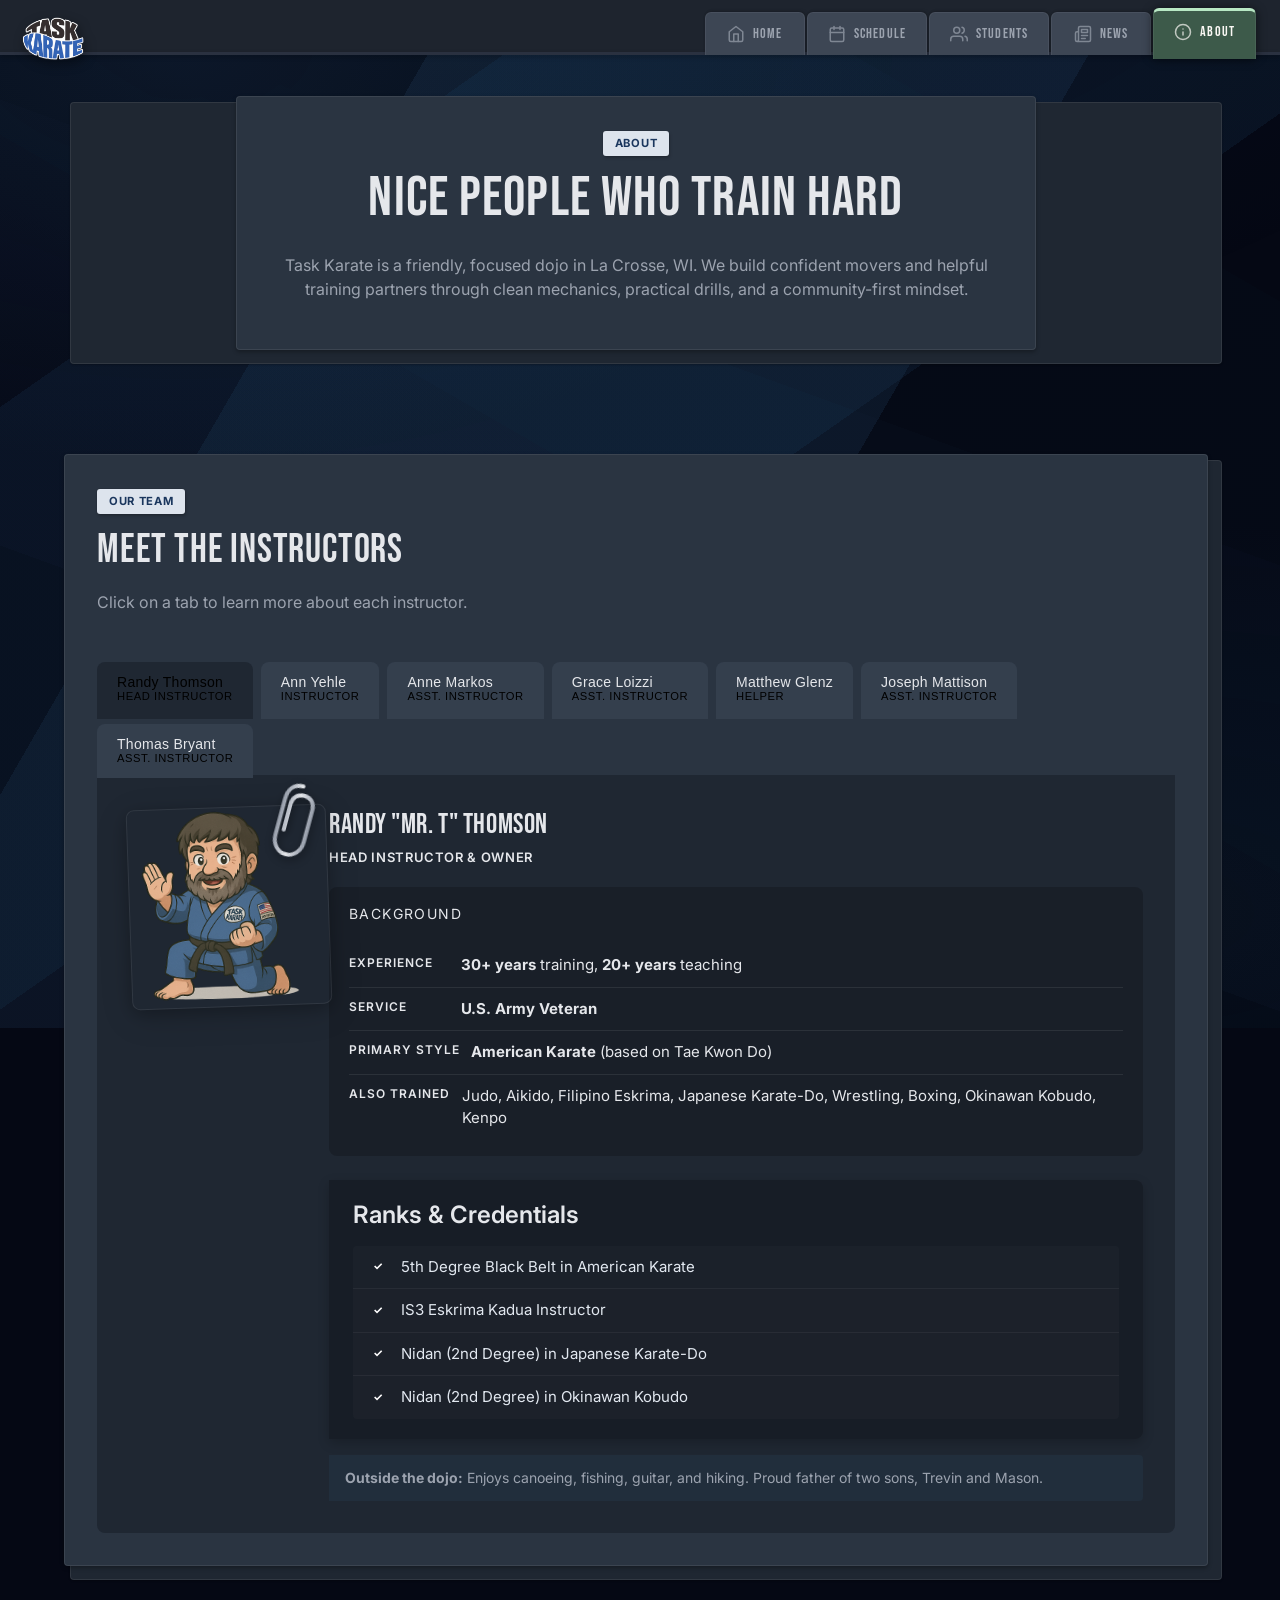
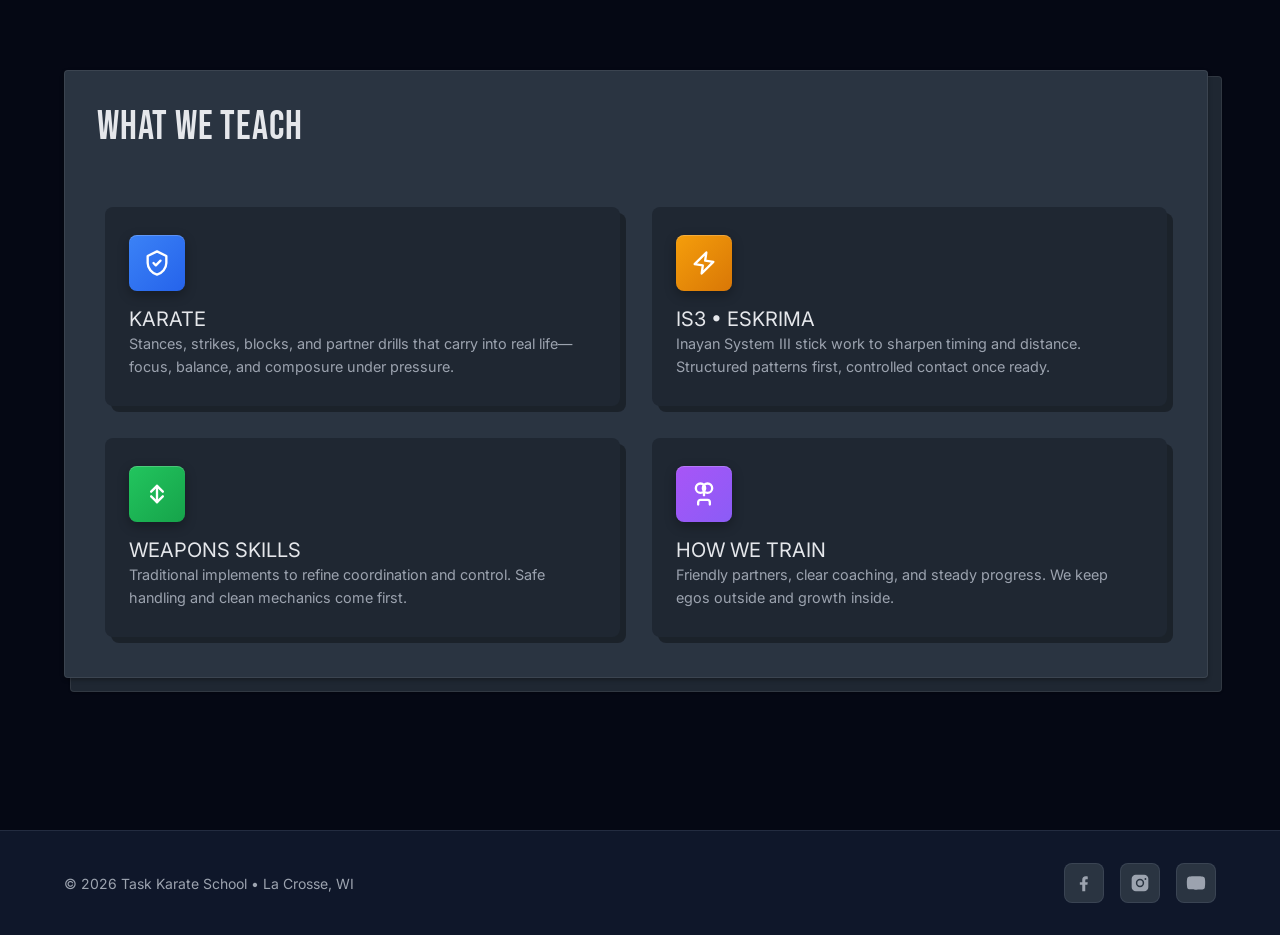
==== about.html @ 5d3a62e2 "Initial Upload" ====
<!DOCTYPE html>
<html lang="en" data-theme="dark">
<!-- ============================================
     TASK KARATE - ABOUT PAGE
     Version: 4.0.0
     
     ╔════════════════════════════════════════════╗
     ║  ABOUT TASK KARATE                         ║
     ╠════════════════════════════════════════════╣
     ║  Contains:                                 ║
     ║  • Hero introduction                       ║
     ║  • Randy Thomson bio card                  ║
     ║  • What We Teach grid                      ║
     ╚════════════════════════════════════════════╝
     
     📁 Styles: css/about.css
     📁 Core: css/paper-fu-core.css
     📁 Theme: css/paper-fu-theme-hi-yah.css
     ============================================ -->
<head>
  <meta charset="UTF-8" />
  <meta name="viewport" content="width=device-width, initial-scale=1" />
  <title>Task Karate – About</title>
  <meta
    name="description"
    content="Learn about Task Karate School in La Crosse, WI—who we are, what we teach, and how we train."
  />
  
  <!-- ═══════════════════════════════════════════
       FAVICON
       ═══════════════════════════════════════════ -->
  <link rel="icon" href="images/logo/Logo.png" />
  
  <!-- ═══════════════════════════════════════════
       GOOGLE FONTS
       ───────────────────────────────────────────
       Bebas Neue - Headlines & display text
       Inter     - Body text & UI elements
       Caveat    - Handwritten accents
       ═══════════════════════════════════════════ -->
  <link rel="preconnect" href="https://fonts.googleapis.com" />
  <link rel="preconnect" href="https://fonts.gstatic.com" crossorigin />
  <link
    href="https://fonts.googleapis.com/css2?family=Bebas+Neue&family=Caveat:wght@400;700&family=Inter:wght@400;500;600;700;800;900&display=swap"
    rel="stylesheet"
  />
  
  <!-- ═══════════════════════════════════════════
       STYLESHEETS
       ───────────────────────────────────────────
       Load order matters! Core → Theme → Components → Page
       ═══════════════════════════════════════════ -->
  <!-- Paper-Fu Core (structural foundation) -->
  <link rel="stylesheet" href="css/paper-fu-core.css" />
  
  <!-- Hi-Yah! Theme (colors & fonts) -->
  <link rel="stylesheet" href="css/paper-fu-theme-hi-yah.css" />
  
  <!-- Origami Enhancements (depth, shadows, polish) -->
  <link rel="stylesheet" href="css/paper-fu-origami.css" />
  
  <!-- Component Styles -->
  <link rel="stylesheet" href="css/paper-fu-navigation.css" />
  <link rel="stylesheet" href="css/paper-fu-footer.css" />
  
  <!-- Page-Specific Styles -->
  <link rel="stylesheet" href="css/about.css" />
</head>

<body>
  <!-- Geometric Background -->
  <div class="bg-geo" aria-hidden="true"></div>
  
  <!-- ═══════════════════════════════════════════
       NAVIGATION
       ───────────────────────────────────────────
       Loaded dynamically from partials/navigation.html
       via js/partials.js
       ═══════════════════════════════════════════ -->
  <div id="site-header"></div>
  
  
  <!-- ═══════════════════════════════════════════
       MAIN CONTENT
       ═══════════════════════════════════════════ -->
  <main id="main-content">
    
    
    <!-- ═══════════════════════════════════════════
         SECTION: HERO INTRO
         ───────────────────────────────────────────
         Page title and tagline
         ═══════════════════════════════════════════ -->
    <section class="pf-section pf-section--about" id="about-hero">
      <div class="container">
        <div class="pf-stack">
          <div class="pf-layer bottom"></div>
          <div class="pf-layer top pf-panel pf-card about-hero">
            
            <span class="eyebrow">About</span>
            <h1 class="heading-1">Nice People Who Train Hard</h1>
            <p class="muted">
              Task Karate is a friendly, focused dojo in La Crosse, WI. We build 
              confident movers and helpful training partners through clean mechanics, 
              practical drills, and a community-first mindset.
            </p>
            
          </div>
        </div>
      </div>
    </section>
    
    
    <!-- ═══════════════════════════════════════════
         SECTION: INSTRUCTORS
         ───────────────────────────────────────────
         Instructor bios with file drawer tabs
         ═══════════════════════════════════════════ -->
    <section class="pf-section pf-section--about" id="instructors">
      <div class="container">
        <div class="pf-stack">
          <div class="pf-layer bottom"></div>
          <div class="pf-layer top pf-panel pf-card instructor-section">
            
            <span class="eyebrow">Our Team</span>
            <h2 class="heading-2">Meet the Instructors</h2>
            <p class="muted mb-6">Click on a tab to learn more about each instructor.</p>
            
            <!-- File Drawer Tabs -->
            <div class="instructor-tabs" role="tablist">
              <button class="instructor-tab active" role="tab" aria-selected="true" data-instructor="randy">
                <span class="instructor-tab__name">Randy Thomson</span>
                <span class="instructor-tab__role">Head Instructor</span>
              </button>
              <button class="instructor-tab" role="tab" aria-selected="false" data-instructor="ann">
                <span class="instructor-tab__name">Ann Yehle</span>
                <span class="instructor-tab__role">Instructor</span>
              </button>
              <button class="instructor-tab" role="tab" aria-selected="false" data-instructor="anne">
                <span class="instructor-tab__name">Anne Markos</span>
                <span class="instructor-tab__role">Asst. Instructor</span>
              </button>
              <button class="instructor-tab" role="tab" aria-selected="false" data-instructor="grace">
                <span class="instructor-tab__name">Grace Loizzi</span>
                <span class="instructor-tab__role">Asst. Instructor</span>
              </button>
              <button class="instructor-tab" role="tab" aria-selected="false" data-instructor="matthew">
                <span class="instructor-tab__name">Matthew Glenz</span>
                <span class="instructor-tab__role">Helper</span>
              </button>
              <button class="instructor-tab" role="tab" aria-selected="false" data-instructor="joseph">
                <span class="instructor-tab__name">Joseph Mattison</span>
                <span class="instructor-tab__role">Asst. Instructor</span>
              </button>
              <button class="instructor-tab" role="tab" aria-selected="false" data-instructor="thomas">
                <span class="instructor-tab__name">Thomas Bryant</span>
                <span class="instructor-tab__role">Asst. Instructor</span>
              </button>
            </div>
            
            <!-- Instructor Content Panels -->
            <div class="instructor-panels">
              
              <!-- Randy Thomson -->
              <div class="instructor-panel active" data-instructor="randy" role="tabpanel">
                <div class="bio-grid">
                  <div class="bio-avatar">
                    <img class="bio-avatar__img" src="images/staff/RandyThomson.png" alt="Randy Thomson" loading="lazy" />
                    <!-- Realistic Paperclip SVG -->
                    <svg class="bio-paperclip" viewBox="0 0 60 120" aria-hidden="true">
                      <defs>
                        <linearGradient id="clipGradient" x1="0%" y1="0%" x2="100%" y2="0%">
                          <stop offset="0%" style="stop-color:#9ca3af;stop-opacity:1" />
                          <stop offset="50%" style="stop-color:#e5e7eb;stop-opacity:1" />
                          <stop offset="100%" style="stop-color:#9ca3af;stop-opacity:1" />
                        </linearGradient>
                      </defs>
                      <path d="M30 5 C15 5 8 15 8 30 L8 85 C8 100 18 110 30 110 C42 110 52 100 52 85 L52 35 C52 25 45 18 35 18 C25 18 18 25 18 35 L18 75" 
                        fill="none" 
                        stroke="url(#clipGradient)" 
                        stroke-width="6" 
                        stroke-linecap="round"
                        stroke-linejoin="round"/>
                    </svg>
                  </div>
                  <div class="bio-content">
                    <h3 class="heading-3">Randy "Mr. T" Thomson</h3>
                    <p class="instructor-role">Head Instructor & Owner</p>
                    
                    <div class="dossier-section">
                      <div class="dossier-section__title">Background</div>
                      <div class="dossier-field">
                        <span class="dossier-field__label">Experience</span>
                        <span class="dossier-field__value"><strong>30+ years</strong> training, <strong>20+ years</strong> teaching</span>
                      </div>
                      <div class="dossier-field">
                        <span class="dossier-field__label">Service</span>
                        <span class="dossier-field__value"><strong>U.S. Army Veteran</strong></span>
                      </div>
                      <div class="dossier-field">
                        <span class="dossier-field__label">Primary Style</span>
                        <span class="dossier-field__value"><strong>American Karate</strong> (based on Tae Kwon Do)</span>
                      </div>
                      <div class="dossier-field">
                        <span class="dossier-field__label">Also Trained</span>
                        <span class="dossier-field__value">Judo, Aikido, Filipino Eskrima, Japanese Karate-Do, Wrestling, Boxing, Okinawan Kobudo, Kenpo</span>
                      </div>
                    </div>
                    
                    <div class="bio-ranks mt-4">
                      <h4 class="heading-5">Ranks &amp; Credentials</h4>
                      <ul class="ranks-list">
                        <li>5th Degree Black Belt in American Karate</li>
                        <li>IS3 Eskrima Kadua Instructor</li>
                        <li>Nidan (2nd Degree) in Japanese Karate-Do</li>
                        <li>Nidan (2nd Degree) in Okinawan Kobudo</li>
                      </ul>
                    </div>
                    
                    <div class="dossier-personal">
                      <strong>Outside the dojo:</strong> Enjoys canoeing, fishing, guitar, and hiking. Proud father of two sons, Trevin and Mason.
                    </div>
                  </div>
                </div>
              </div>
              
              <!-- Ann Yehle -->
              <div class="instructor-panel" data-instructor="ann" role="tabpanel">
                <div class="bio-grid">
                  <div class="bio-avatar">
                    <img class="bio-avatar__img" src="images/staff/AnnYehle.png" alt="Ann Yehle" loading="lazy" />
                    <svg class="bio-paperclip" viewBox="0 0 60 120" aria-hidden="true">
                      <path d="M30 5 C15 5 8 15 8 30 L8 85 C8 100 18 110 30 110 C42 110 52 100 52 85 L52 35 C52 25 45 18 35 18 C25 18 18 25 18 35 L18 75" fill="none" stroke="url(#clipGradient)" stroke-width="6" stroke-linecap="round"/>
                    </svg>
                  </div>
                  <div class="bio-content">
                    <h3 class="heading-3">Ann Yehle</h3>
                    <p class="instructor-role">Instructor</p>
                    
                    <div class="dossier-section">
                      <div class="dossier-section__title">Profile</div>
                      <div class="dossier-field">
                        <span class="dossier-field__label">Specialty</span>
                        <span class="dossier-field__value">Fundamentals & student confidence building</span>
                      </div>
                      <div class="dossier-field">
                        <span class="dossier-field__label">Approach</span>
                        <span class="dossier-field__value">Patient, dedicated teaching for all ages</span>
                      </div>
                    </div>
                    
                    <div class="bio-ranks mt-4">
                      <h4 class="heading-5">Credentials</h4>
                      <ul class="ranks-list">
                        <li>Black Belt in American Karate</li>
                      </ul>
                    </div>
                  </div>
                </div>
              </div>
              
              <!-- Anne Markos -->
              <div class="instructor-panel" data-instructor="anne" role="tabpanel">
                <div class="bio-grid">
                  <div class="bio-avatar">
                    <img class="bio-avatar__img" src="images/staff/AnneMarkos.png" alt="Anne Markos" loading="lazy" />
                    <svg class="bio-paperclip" viewBox="0 0 60 120" aria-hidden="true">
                      <path d="M30 5 C15 5 8 15 8 30 L8 85 C8 100 18 110 30 110 C42 110 52 100 52 85 L52 35 C52 25 45 18 35 18 C25 18 18 25 18 35 L18 75" fill="none" stroke="url(#clipGradient)" stroke-width="6" stroke-linecap="round"/>
                    </svg>
                  </div>
                  <div class="bio-content">
                    <h3 class="heading-3">Anne Markos</h3>
                    <p class="instructor-role">Asst. Instructor</p>
                    
                    <div class="dossier-section">
                      <div class="dossier-section__title">Profile</div>
                      <div class="dossier-field">
                        <span class="dossier-field__label">Specialty</span>
                        <span class="dossier-field__value">Technique mastery & step-by-step instruction</span>
                      </div>
                      <div class="dossier-field">
                        <span class="dossier-field__label">Approach</span>
                        <span class="dossier-field__value">Clear, methodical teaching style</span>
                      </div>
                    </div>
                    
                    <div class="bio-ranks mt-4">
                      <h4 class="heading-5">Credentials</h4>
                      <ul class="ranks-list">
                        <li>Black Belt in American Karate</li>
                      </ul>
                    </div>
                  </div>
                </div>
              </div>
              
              <!-- Grace Loizzi -->
              <div class="instructor-panel" data-instructor="grace" role="tabpanel">
                <div class="bio-grid">
                  <div class="bio-avatar">
                    <img class="bio-avatar__img" src="images/staff/GraceLoizzi.png" alt="Grace Loizzi" loading="lazy" />
                    <svg class="bio-paperclip" viewBox="0 0 60 120" aria-hidden="true">
                      <path d="M30 5 C15 5 8 15 8 30 L8 85 C8 100 18 110 30 110 C42 110 52 100 52 85 L52 35 C52 25 45 18 35 18 C25 18 18 25 18 35 L18 75" fill="none" stroke="url(#clipGradient)" stroke-width="6" stroke-linecap="round"/>
                    </svg>
                  </div>
                  <div class="bio-content">
                    <h3 class="heading-3">Grace Loizzi</h3>
                    <p class="instructor-role">Asst. Instructor</p>
                    
                    <div class="dossier-section">
                      <div class="dossier-section__title">Profile</div>
                      <div class="dossier-field">
                        <span class="dossier-field__label">Specialty</span>
                        <span class="dossier-field__value">Motivation & challenge encouragement</span>
                      </div>
                      <div class="dossier-field">
                        <span class="dossier-field__label">Approach</span>
                        <span class="dossier-field__value">High energy, positive, fun training</span>
                      </div>
                    </div>
                    
                    <div class="bio-ranks mt-4">
                      <h4 class="heading-5">Credentials</h4>
                      <ul class="ranks-list">
                        <li>Black Belt in American Karate</li>
                      </ul>
                    </div>
                  </div>
                </div>
              </div>
              
              <!-- Matthew Glenz -->
              <div class="instructor-panel" data-instructor="matthew" role="tabpanel">
                <div class="bio-grid">
                  <div class="bio-avatar">
                    <img class="bio-avatar__img" src="images/staff/MatthewGlenz.png" alt="Matthew Glenz" loading="lazy" />
                    <svg class="bio-paperclip" viewBox="0 0 60 120" aria-hidden="true">
                      <path d="M30 5 C15 5 8 15 8 30 L8 85 C8 100 18 110 30 110 C42 110 52 100 52 85 L52 35 C52 25 45 18 35 18 C25 18 18 25 18 35 L18 75" fill="none" stroke="url(#clipGradient)" stroke-width="6" stroke-linecap="round"/>
                    </svg>
                  </div>
                  <div class="bio-content">
                    <h3 class="heading-3">Matthew Glenz</h3>
                    <p class="instructor-role">Helper</p>
                    
                    <div class="dossier-section">
                      <div class="dossier-section__title">Profile</div>
                      <div class="dossier-field">
                        <span class="dossier-field__label">Specialty</span>
                        <span class="dossier-field__value">Technical precision & movement breakdown</span>
                      </div>
                      <div class="dossier-field">
                        <span class="dossier-field__label">Approach</span>
                        <span class="dossier-field__value">Supportive, step-by-step guidance</span>
                      </div>
                    </div>
                    
                    <div class="bio-ranks mt-4">
                      <h4 class="heading-5">Credentials</h4>
                      <ul class="ranks-list">
                        <li>Black Belt in American Karate</li>
                      </ul>
                    </div>
                  </div>
                </div>
              </div>
              
              <!-- Joseph Mattison -->
              <div class="instructor-panel" data-instructor="joseph" role="tabpanel">
                <div class="bio-grid">
                  <div class="bio-avatar">
                    <img class="bio-avatar__img" src="images/staff/JosephMattison.png" alt="Joseph Mattison" loading="lazy" />
                    <svg class="bio-paperclip" viewBox="0 0 60 120" aria-hidden="true">
                      <path d="M30 5 C15 5 8 15 8 30 L8 85 C8 100 18 110 30 110 C42 110 52 100 52 85 L52 35 C52 25 45 18 35 18 C25 18 18 25 18 35 L18 75" fill="none" stroke="url(#clipGradient)" stroke-width="6" stroke-linecap="round"/>
                    </svg>
                  </div>
                  <div class="bio-content">
                    <h3 class="heading-3">Joseph Mattison</h3>
                    <p class="instructor-role">Asst. Instructor</p>
                    
                    <div class="dossier-section">
                      <div class="dossier-section__title">Profile</div>
                      <div class="dossier-field">
                        <span class="dossier-field__label">Specialty</span>
                        <span class="dossier-field__value">Form refinement & strong foundations</span>
                      </div>
                      <div class="dossier-field">
                        <span class="dossier-field__label">Approach</span>
                        <span class="dossier-field__value">Focused, disciplined, detail-oriented</span>
                      </div>
                    </div>
                    
                    <div class="bio-ranks mt-4">
                      <h4 class="heading-5">Credentials</h4>
                      <ul class="ranks-list">
                        <li>Black Belt in American Karate</li>
                      </ul>
                    </div>
                  </div>
                </div>
              </div>
              
              <!-- Thomas Bryant -->
              <div class="instructor-panel" data-instructor="thomas" role="tabpanel">
                <div class="bio-grid">
                  <div class="bio-avatar">
                    <img class="bio-avatar__img" src="images/staff/ThomasBryant.png" alt="Thomas Bryant" loading="lazy" />
                    <svg class="bio-paperclip" viewBox="0 0 60 120" aria-hidden="true">
                      <path d="M30 5 C15 5 8 15 8 30 L8 85 C8 100 18 110 30 110 C42 110 52 100 52 85 L52 35 C52 25 45 18 35 18 C25 18 18 25 18 35 L18 75" fill="none" stroke="url(#clipGradient)" stroke-width="6" stroke-linecap="round"/>
                    </svg>
                  </div>
                  <div class="bio-content">
                    <h3 class="heading-3">Thomas Bryant</h3>
                    <p class="instructor-role">Asst. Instructor</p>
                    
                    <div class="dossier-section">
                      <div class="dossier-section__title">Profile</div>
                      <div class="dossier-field">
                        <span class="dossier-field__label">Specialty</span>
                        <span class="dossier-field__value">Student success & accessible learning</span>
                      </div>
                      <div class="dossier-field">
                        <span class="dossier-field__label">Approach</span>
                        <span class="dossier-field__value">Patient, methodical, all-levels friendly</span>
                      </div>
                    </div>
                    
                    <div class="bio-ranks mt-4">
                      <h4 class="heading-5">Credentials</h4>
                      <ul class="ranks-list">
                        <li>Black Belt in American Karate</li>
                      </ul>
                    </div>
                  </div>
                </div>
              </div>
              
            </div>
            
          </div>
        </div>
      </div>
    </section>
    
    
    <!-- ═══════════════════════════════════════════
         SECTION: WHAT WE TEACH
         ───────────────────────────────────────────
         Grid of training areas
         ═══════════════════════════════════════════ -->
    <section class="pf-section pf-section--about" id="what-we-teach">
      <div class="container">
        <div class="pf-stack">
          <div class="pf-layer bottom"></div>
          <div class="pf-layer top pf-panel pf-card">
            
            <h2 class="heading-2">What We Teach</h2>
            
            <div class="teach-grid mt-6">
              
              <!-- Karate -->
              <div class="teach-card">
                <div class="teach-card__icon">
                  <svg width="28" height="28" viewBox="0 0 24 24" fill="none" aria-hidden="true">
                    <path d="M12 2L4 6V12C4 16.5 7.5 20.5 12 22C16.5 20.5 20 16.5 20 12V6L12 2Z" stroke="currentColor" stroke-width="2" stroke-linejoin="round"/>
                    <path d="M9 12L11 14L15 10" stroke="currentColor" stroke-width="2" stroke-linecap="round" stroke-linejoin="round"/>
                  </svg>
                </div>
                <h3 class="teach-card__title">Karate</h3>
                <p class="teach-card__text muted">
                  Stances, strikes, blocks, and partner drills that carry into 
                  real life—focus, balance, and composure under pressure.
                </p>
              </div>
              
              <!-- IS3 Eskrima -->
              <div class="teach-card">
                <div class="teach-card__icon">
                  <svg width="28" height="28" viewBox="0 0 24 24" fill="none" aria-hidden="true">
                    <path d="M14 3L4 13L11 14L10 21L20 11L13 10L14 3Z" stroke="currentColor" stroke-width="2" stroke-linecap="round" stroke-linejoin="round"/>
                  </svg>
                </div>
                <h3 class="teach-card__title">IS3 • Eskrima</h3>
                <p class="teach-card__text muted">
                  Inayan System III stick work to sharpen timing and distance. 
                  Structured patterns first, controlled contact once ready.
                </p>
              </div>
              
              <!-- Weapons Skills -->
              <div class="teach-card">
                <div class="teach-card__icon">
                  <svg width="28" height="28" viewBox="0 0 24 24" fill="none" aria-hidden="true">
                    <path d="M7 10L12 5L17 10M7 14L12 19L17 14" stroke="currentColor" stroke-width="2" stroke-linecap="round" stroke-linejoin="round"/>
                    <path d="M12 5V19" stroke="currentColor" stroke-width="2" stroke-linecap="round"/>
                  </svg>
                </div>
                <h3 class="teach-card__title">Weapons Skills</h3>
                <p class="teach-card__text muted">
                  Traditional implements to refine coordination and control. 
                  Safe handling and clean mechanics come first.
                </p>
              </div>
              
              <!-- How We Train -->
              <div class="teach-card">
                <div class="teach-card__icon">
                  <svg width="28" height="28" viewBox="0 0 24 24" fill="none" aria-hidden="true">
                    <path d="M17 21V19C17 17.9 16.1 17 15 17H9C7.9 17 7 17.9 7 19V21" stroke="currentColor" stroke-width="2" stroke-linecap="round" stroke-linejoin="round"/>
                    <circle cx="9" cy="7" r="4" stroke="currentColor" stroke-width="2"/>
                    <circle cx="15" cy="7" r="4" stroke="currentColor" stroke-width="2"/>
                    <path d="M12 11V13" stroke="currentColor" stroke-width="2" stroke-linecap="round"/>
                  </svg>
                </div>
                <h3 class="teach-card__title">How We Train</h3>
                <p class="teach-card__text muted">
                  Friendly partners, clear coaching, and steady progress. 
                  We keep egos outside and growth inside.
                </p>
              </div>
              
            </div>
            
          </div>
        </div>
      </div>
    </section>
    
    
  </main>
  
  
  <!-- ═══════════════════════════════════════════
       FOOTER
       ───────────────────────────────────────────
       Loaded dynamically from partials/footer.html
       via js/partials.js
       ═══════════════════════════════════════════ -->
  <div id="site-footer"></div>
  
  
  <!-- ═══════════════════════════════════════════
       JAVASCRIPT
       ───────────────────────────────────────────
       Load order: partials → navigation → scroll → page
       ═══════════════════════════════════════════ -->
  <!-- Core Scripts -->
  <script src="js/partials.js"></script>
  <script src="js/navigation.js"></script>
  <script src="js/scroll-progress.js"></script>
  <script src="js/back-to-top.js"></script>
  
  <!-- Page-Specific Scripts -->
  <script src="js/instructors.js"></script>
  
</body>
</html>
---- css/paper-fu-core.css ----
/* ============================================
   PAPER-FU CORE FRAMEWORK
   Version: 1.0.0 - TaskKarate v4
   
   ╔════════════════════════════════════════════╗
   ║  WHAT THIS FILE DOES                       ║
   ╠════════════════════════════════════════════╣
   ║  This is the STRUCTURAL FOUNDATION of      ║
   ║  Paper-Fu methodology. It defines:         ║
   ║  • Z-index scale (layer ordering)          ║
   ║  • Spacing scale (margins/padding)         ║
   ║  • Shadow system (depth perception)        ║
   ║  • Border radius (corner rounding)         ║
   ║  • Typography scale (font sizes)           ║
   ║  • Transitions (animation timing)          ║
   ║  • Container widths                        ║
   ║  • Base reset styles                       ║
   ║  • Core components (cards, panels, etc.)   ║
   ╚════════════════════════════════════════════╝
   
   ⚠️  DO NOT MODIFY VALUES IN THEMES!
       Themes should ONLY override colors, fonts,
       and decorative elements.
   
   📁 Related Files:
       - paper-fu-theme-hi-yah.css (Hi-Yah! theme colors)
       - paper-fu-navigation.css (navigation styles)
       - paper-fu-stacked-paper.css (stacked paper effects)
   ============================================ */


/* ============================================
   SECTION 1: CSS CUSTOM PROPERTIES (VARIABLES)
   ============================================
   
   These are the building blocks of Paper-Fu.
   Think of them as a consistent ruler that
   everything else is measured against.
   ============================================ */

:root {
  
  /* ==========================================
     Z-INDEX SCALE
     ==========================================
     
     PURPOSE: Control which elements appear
     "in front of" or "behind" other elements.
     
     USAGE: Use these instead of random numbers!
     
     LAYERS (back to front):
     ┌─────────────────────────────────────────┐
     │ z-tooltip (70) ← Tooltips, help text    │
     │ z-toast (60) ← Notifications            │
     │ z-modal (50) ← Popup dialogs            │
     │ z-dropdown (40) ← Dropdown menus        │
     │ z-sticky (30) ← Fixed navbar            │
     │ z-elevated (20) ← Emphasized cards      │
     │ z-content (10) ← Regular cards/panels   │
     │ z-base (1) ← Page content               │
     │ z-background (0) ← Background elements  │
     └─────────────────────────────────────────┘
     
     ⚠️ DO NOT MODIFY IN THEMES
     ========================================== */
  --pf-z-background: 0;
  --pf-z-base: 1;
  --pf-z-content: 10;
  --pf-z-elevated: 20;
  --pf-z-sticky: 30;
  --pf-z-dropdown: 40;
  --pf-z-modal: 50;
  --pf-z-toast: 60;
  --pf-z-tooltip: 70;
  
  
  /* ==========================================
     SPACING SCALE
     ==========================================
     
     PURPOSE: Consistent spacing for margins,
     padding, and gaps throughout the site.
     
     VISUAL GUIDE:
     ┌─────────────────────────────────────────┐
     │ xs  = 4px   (tiny gaps)                 │
     │ sm  = 8px   (small gaps)                │
     │ md  = 16px  (standard spacing)          │
     │ lg  = 24px  (comfortable spacing)       │
     │ xl  = 32px  (section padding)           │
     │ 2xl = 48px  (large sections)            │
     │ 3xl = 64px  (major sections)            │
     │ 4xl = 96px  (hero sections)             │
     └─────────────────────────────────────────┘
     
     EXAMPLES:
       padding: var(--pf-space-md);       ← 16px
       margin-bottom: var(--pf-space-lg); ← 24px
       gap: var(--pf-space-xl);           ← 32px
     
     ⚠️ DO NOT MODIFY IN THEMES
     ========================================== */
  --pf-space-xs: 0.25rem;    /* 4px */
  --pf-space-sm: 0.5rem;     /* 8px */
  --pf-space-md: 1rem;       /* 16px */
  --pf-space-lg: 1.5rem;     /* 24px */
  --pf-space-xl: 2rem;       /* 32px */
  --pf-space-2xl: 3rem;      /* 48px */
  --pf-space-3xl: 4rem;      /* 64px */
  --pf-space-4xl: 6rem;      /* 96px */
  
  
  /* ==========================================
     SHADOW SYSTEM
     ==========================================
     
     PURPOSE: Create depth and elevation.
     Paper-Fu uses SOFT shadows, not harsh ones.
     
     ELEVATION LEVELS:
     ┌─────────────────────────────────────────┐
     │ sm  → Subtle, barely noticeable         │
     │ md  → Standard card elevation           │
     │ lg  → Prominent, emphasized             │
     │ xl  → Modal dialogs, major emphasis     │
     │ 2xl → Maximum depth (rare use)          │
     └─────────────────────────────────────────┘
     
     --pf-shadow-color is set by themes!
     This allows dark/light themes to have
     appropriate shadow colors.
     
     ⚠️ Structure is fixed; color is themeable
     ========================================== */
  --pf-shadow-sm: 0 1px 2px 0 var(--pf-shadow-color, rgba(0, 0, 0, 0.05));
  
  --pf-shadow-md: 
    0 4px 6px -1px var(--pf-shadow-color, rgba(0, 0, 0, 0.1)),
    0 2px 4px -1px var(--pf-shadow-color, rgba(0, 0, 0, 0.06));
  
  --pf-shadow-lg: 
    0 10px 15px -3px var(--pf-shadow-color, rgba(0, 0, 0, 0.1)),
    0 4px 6px -2px var(--pf-shadow-color, rgba(0, 0, 0, 0.05));
  
  --pf-shadow-xl: 
    0 20px 25px -5px var(--pf-shadow-color, rgba(0, 0, 0, 0.1)),
    0 10px 10px -5px var(--pf-shadow-color, rgba(0, 0, 0, 0.04));
  
  --pf-shadow-2xl: 
    0 25px 50px -12px var(--pf-shadow-color, rgba(0, 0, 0, 0.25));
  
  /* Hover state shadows (slightly more prominent) */
  --pf-shadow-md-hover: 
    0 6px 10px -1px var(--pf-shadow-color, rgba(0, 0, 0, 0.12)),
    0 3px 6px -1px var(--pf-shadow-color, rgba(0, 0, 0, 0.08));
  
  --pf-shadow-lg-hover: 
    0 14px 20px -3px var(--pf-shadow-color, rgba(0, 0, 0, 0.12)),
    0 6px 10px -2px var(--pf-shadow-color, rgba(0, 0, 0, 0.07));
  
  
  /* ==========================================
     BORDER RADIUS
     ==========================================
     
     PURPOSE: Consistent corner rounding.
     Paper-Fu uses softer, rounded corners.
     
     USAGE GUIDE:
     ┌─────────────────────────────────────────┐
     │ sm   (4px)  → Buttons, badges           │
     │ md   (8px)  → Cards, inputs             │
     │ lg   (12px) → Panels                    │
     │ xl   (16px) → Hero sections             │
     │ 2xl  (24px) → Feature cards             │
     │ full (9999) → Circles, pills            │
     └─────────────────────────────────────────┘
     
     ⚠️ DO NOT MODIFY IN THEMES
     ========================================== */
  --pf-radius-sm: 0.25rem;   /* 4px */
  --pf-radius-md: 0.5rem;    /* 8px */
  --pf-radius-lg: 0.75rem;   /* 12px */
  --pf-radius-xl: 1rem;      /* 16px */
  --pf-radius-2xl: 1.5rem;   /* 24px */
  --pf-radius-full: 9999px;  /* Perfect circles */
  
  
  /* ==========================================
     TYPOGRAPHY SCALE
     ==========================================
     
     PURPOSE: Consistent font sizing.
     
     SIZE CHART:
     ┌─────────────────────────────────────────┐
     │ xs   = 12px → Fine print, labels        │
     │ sm   = 14px → Captions, helper text     │
     │ base = 16px → Body text (default)       │
     │ lg   = 18px → Lead paragraphs           │
     │ xl   = 20px → Subheadings               │
     │ 2xl  = 24px → h4 headings               │
     │ 3xl  = 30px → h3 headings               │
     │ 4xl  = 36px → h2 headings               │
     │ 5xl  = 48px → h1 headings               │
     └─────────────────────────────────────────┘
     
     NOTE: Font FAMILIES are set by themes!
     ⚠️ DO NOT MODIFY SIZE VALUES IN THEMES
     ========================================== */
  --pf-font-size-xs: 0.75rem;    /* 12px */
  --pf-font-size-sm: 0.875rem;   /* 14px */
  --pf-font-size-base: 1rem;     /* 16px */
  --pf-font-size-lg: 1.125rem;   /* 18px */
  --pf-font-size-xl: 1.25rem;    /* 20px */
  --pf-font-size-2xl: 1.5rem;    /* 24px */
  --pf-font-size-3xl: 1.875rem;  /* 30px */
  --pf-font-size-4xl: 2.25rem;   /* 36px */
  --pf-font-size-5xl: 3rem;      /* 48px */
  
  /* Line heights for readability */
  --pf-line-height-tight: 1.25;    /* Headings */
  --pf-line-height-normal: 1.5;    /* Body text */
  --pf-line-height-relaxed: 1.75;  /* Long reads */
  
  
  /* ==========================================
     TRANSITIONS
     ==========================================
     
     PURPOSE: Smooth, consistent animations.
     
     TIMING GUIDE:
     ┌─────────────────────────────────────────┐
     │ fast = 150ms → Hovers, quick feedback   │
     │ base = 200ms → Standard interactions    │
     │ slow = 300ms → Major state changes      │
     └─────────────────────────────────────────┘
     
     USAGE:
       transition: all var(--pf-transition-fast);
     
     ⚠️ DO NOT MODIFY IN THEMES
     ========================================== */
  --pf-transition-fast: 150ms ease;
  --pf-transition-base: 200ms ease;
  --pf-transition-slow: 300ms ease;
  
  
  /* ==========================================
     LAYER DEPTH MULTIPLIER
     ==========================================
     
     PURPOSE: Adjust shadow intensity for
     stacked elements.
     
     USAGE: Multiply shadows by this value
     for layered components.
     ========================================== */
  --pf-layer-depth: 1;
}


/* ============================================
   SECTION 2: GLOBAL RESET & BASE STYLES
   ============================================
   
   These styles remove browser inconsistencies
   and set a clean foundation for all elements.
   ============================================ */

/* Box sizing reset - makes sizing predictable */
*,
*::before,
*::after {
  box-sizing: border-box;
  margin: 0;
  padding: 0;
}

/* Smooth scrolling for anchor links */
html {
  scroll-behavior: smooth;
  font-size: 16px; /* Base for rem calculations */
  -webkit-font-smoothing: antialiased;
  -moz-osx-font-smoothing: grayscale;
}

/* Body base styles - colors/fonts from theme */
body {
  font-family: var(--pf-font-primary, -apple-system, BlinkMacSystemFont, 'Segoe UI', sans-serif);
  font-size: var(--pf-font-size-base);
  line-height: var(--pf-line-height-normal);
  color: var(--pf-text-primary, #1a1a1a);
  background-color: var(--pf-bg-primary, #ffffff);
  min-height: 100vh;
  position: relative;
}


/* ============================================
   SECTION 3: TYPOGRAPHY
   ============================================
   
   Heading styles and basic text formatting.
   Colors and fonts come from the theme file.
   ============================================ */

/* All headings share these traits */
h1, h2, h3, h4, h5, h6 {
  font-weight: 600;
  line-height: var(--pf-line-height-tight);
  margin-bottom: var(--pf-space-md);
  color: var(--pf-text-primary);
}

/* Size each heading appropriately */
h1 { font-size: var(--pf-font-size-5xl); }  /* 48px */
h2 { font-size: var(--pf-font-size-4xl); }  /* 36px */
h3 { font-size: var(--pf-font-size-3xl); }  /* 30px */
h4 { font-size: var(--pf-font-size-2xl); }  /* 24px */
h5 { font-size: var(--pf-font-size-xl); }   /* 20px */
h6 { font-size: var(--pf-font-size-lg); }   /* 18px */

/* Paragraphs */
p {
  margin-bottom: var(--pf-space-md);
}

/* Links - color from theme */
a {
  color: var(--pf-accent-primary, #3b82f6);
  text-decoration: none;
  transition: color var(--pf-transition-fast);
}

a:hover {
  color: var(--pf-accent-primary-hover, #2563eb);
}


/* ============================================
   SECTION 4: LAYOUT CONTAINERS
   ============================================
   
   These control the max-width of content
   and center it on the page.
   
   USAGE:
     <div class="container">...</div>
     <div class="container container-wide">...</div>
   ============================================ */

.container {
  width: 100%;
  max-width: 1200px;
  margin-left: auto;
  margin-right: auto;
  padding-left: var(--pf-space-lg);
  padding-right: var(--pf-space-lg);
}

/* For extra-wide content like photo galleries */
.container-wide {
  max-width: 1400px;
}

/* For narrow content like articles */
.container-narrow {
  max-width: 800px;
}

/* Reduce padding on mobile */
@media (max-width: 768px) {
  .container {
    padding-left: var(--pf-space-md);
    padding-right: var(--pf-space-md);
  }
}


/* ============================================
   SECTION 5: PAGE SECTIONS
   ============================================
   
   Sections provide vertical rhythm and spacing
   between major content areas.
   
   USAGE:
     <section class="pf-section">...</section>
   ============================================ */

.pf-section {
  padding-top: var(--pf-space-2xl);
  padding-bottom: var(--pf-space-2xl);
  position: relative;
  z-index: var(--pf-z-base);
}

/* First section gets extra top margin for navbar */
.pf-section:first-of-type {
  padding-top: var(--pf-space-4xl);
}

@media (max-width: 768px) {
  .pf-section:first-of-type {
    padding-top: var(--pf-space-3xl);
  }
}


/* ============================================
   SECTION 6: STACKED PAPER SYSTEM
   ============================================
   
   THE SIGNATURE PAPER-FU VISUAL!
   
   Creates the illusion of REAL layered paper sheets.
   
   PAPER-FU PRINCIPLES:
   • SOLID matte colors (no transparency)
   • Realistic directional shadows
   • Clean, crisp paper edges
   • Slight offset for stacked effect
   • Minimalistic but realistic
   
   STRUCTURE:
   ┌─────────────────────────────────────────┐
   │  <div class="pf-stack">                 │
   │    <div class="pf-layer bottom"></div>  │ ← Back paper
   │    <div class="pf-layer top pf-panel">  │ ← Front paper
   │      ...content...                      │
   │    </div>                               │
   │  </div>                                 │
   └─────────────────────────────────────────┘
   ============================================ */

/* Container for stacked papers */
.pf-stack {
  position: relative;
  isolation: isolate;
  /* Leave room for shadow layers */
  padding-bottom: 6px;
  padding-right: 6px;
}

/* Base layer styling */
.pf-layer {
  position: relative;
}

/* Bottom layer - the "back" paper that peeks out */
.pf-layer.bottom {
  position: absolute;
  inset: 0;
  
  /* SOLID color - real paper is opaque */
  background: var(--pf-surface-2, #1f2732);
  
  /* Slight rounding like real paper corners */
  border-radius: 4px;
  
  /* Offset to show stacked effect */
  transform: translate(6px, 6px);
  
  /* Real paper shadow */
  box-shadow: 0 1px 3px rgba(0, 0, 0, 0.25);
  
  /* Paper edge */
  border: 1px solid rgba(255, 255, 255, 0.05);
  
  z-index: var(--pf-z-base);
  pointer-events: none;
}

/* Top layer - the main content paper */
.pf-layer.top {
  position: relative;
  z-index: var(--pf-z-content);
}


/* ============================================
   SECTION 7: PANELS & CARDS
   ============================================
   
   PANELS: Large content areas (sections)
   CARDS: Smaller content blocks (items)
   
   Both use REAL paper styling:
   - Solid backgrounds (no gradients)
   - Realistic shadows (directional)
   - Clean edges
   ============================================ */

/* ----- PANELS (Large content areas) ----- */
.pf-panel {
  /* Solid paper color */
  background: var(--pf-surface-1, #2a3441);
  
  /* Paper corners - slightly rounded */
  border-radius: 4px;
  
  padding: var(--pf-space-2xl);
  
  /* Real paper shadow - falls below */
  box-shadow: 0 2px 6px rgba(0, 0, 0, 0.25);
  
  position: relative;
  z-index: var(--pf-z-content);
  
  /* Paper edge */
  border: 1px solid rgba(255, 255, 255, 0.06);
}

/* Hero panels (centered, extra padding) */
.pf-panel-hero {
  padding: var(--pf-space-4xl) var(--pf-space-2xl);
  text-align: center;
}

/* ----- CARDS (Smaller content blocks) ----- */
.pf-card {
  /* Solid paper color */
  background: var(--pf-surface-1, #2a3441);
  
  /* Paper corners */
  border-radius: 4px;
  
  padding: var(--pf-space-xl);
  
  /* Real paper shadow */
  box-shadow: 0 2px 4px rgba(0, 0, 0, 0.2);
  
  position: relative;
  z-index: var(--pf-z-content);
  
  /* Paper edge */
  border: 1px solid rgba(255, 255, 255, 0.06);
  
  /* Smooth hover animation */
  transition: 
    transform var(--pf-transition-fast),
    box-shadow var(--pf-transition-fast);
}

/* Card lift on hover - like picking up paper */
.pf-card:hover {
  transform: translateY(-2px);
  box-shadow: 0 4px 8px rgba(0, 0, 0, 0.25);
}

/* Card size variants */
.pf-card-sm {
  padding: var(--pf-space-lg);
}

.pf-card-lg {
  padding: var(--pf-space-2xl);
}

/* Elevated cards (more prominent) */
.pf-card-elevated {
  box-shadow: 0 4px 8px rgba(0, 0, 0, 0.3);
  z-index: var(--pf-z-elevated);
}

.pf-card-elevated:hover {
  box-shadow: 0 6px 12px rgba(0, 0, 0, 0.35);
}

/* Bordered cards (subtle outline) */
.pf-card-bordered {
  border: 1px solid rgba(255, 255, 255, 0.08);
}


/* ============================================
   SECTION 8: BUTTONS
   ============================================
   
   Paper-Fu buttons have soft shadows and
   gentle lift effects on hover.
   
   VARIANTS:
   - .pf-button (base)
   - .pf-button-primary (accent color)
   - .pf-button-secondary (subtle)
   - .pf-button-sm / .pf-button-lg (sizes)
   ============================================ */

.pf-button {
  display: inline-flex;
  align-items: center;
  justify-content: center;
  gap: var(--pf-space-sm);
  
  padding: var(--pf-space-sm) var(--pf-space-lg);
  
  border: none;
  border-radius: var(--pf-radius-md);
  
  font-family: inherit;
  font-size: var(--pf-font-size-base);
  font-weight: 500;
  
  cursor: pointer;
  
  /* Paper-Fu shadow */
  box-shadow: var(--pf-shadow-sm);
  
  /* Smooth animations */
  transition: 
    transform var(--pf-transition-fast),
    box-shadow var(--pf-transition-fast),
    background-color var(--pf-transition-fast);
}

/* Lift on hover */
.pf-button:hover {
  transform: translateY(-1px);
  box-shadow: var(--pf-shadow-md);
}

/* Press effect */
.pf-button:active {
  transform: translateY(0);
  box-shadow: var(--pf-shadow-sm);
}

/* Primary button - uses accent color */
.pf-button-primary {
  background: var(--pf-accent-primary, #3b82f6);
  color: var(--pf-text-inverse, #ffffff);
}

/* Secondary button - subtle */
.pf-button-secondary {
  background: var(--pf-surface-2, #f5f5f5);
  color: var(--pf-text-primary, #1a1a1a);
  border: 1px solid var(--pf-border-medium, rgba(0, 0, 0, 0.12));
}

/* Size variants */
.pf-button-sm {
  padding: var(--pf-space-xs) var(--pf-space-md);
  font-size: var(--pf-font-size-sm);
}

.pf-button-lg {
  padding: var(--pf-space-md) var(--pf-space-xl);
  font-size: var(--pf-font-size-lg);
}


/* ============================================
   SECTION 9: FORM ELEMENTS
   ============================================
   
   Consistent styling for all form inputs.
   Paper-Fu forms have soft shadows and
   clear focus states.
   ============================================ */

/* Text inputs, textareas, selects */
.pf-input,
.pf-textarea,
.pf-select,
input[type="text"],
input[type="email"],
input[type="password"],
input[type="search"],
input[type="url"],
input[type="tel"],
input[type="number"],
input[type="date"],
textarea,
select {
  width: 100%;
  padding: var(--pf-space-sm) var(--pf-space-md);
  
  border: 1px solid var(--pf-border-medium, rgba(0, 0, 0, 0.12));
  border-radius: var(--pf-radius-md);
  
  font-family: inherit;
  font-size: var(--pf-font-size-base);
  
  background-color: var(--pf-surface-1, #ffffff);
  color: var(--pf-text-primary, #1a1a1a);
  
  box-shadow: var(--pf-shadow-sm);
  
  transition: 
    border-color var(--pf-transition-fast),
    box-shadow var(--pf-transition-fast);
}

/* Focus state - clear visual feedback */
.pf-input:focus,
.pf-textarea:focus,
.pf-select:focus,
input:focus,
textarea:focus,
select:focus {
  outline: none;
  border-color: var(--pf-accent-primary, #3b82f6);
  box-shadow: 
    0 0 0 3px var(--pf-accent-primary-alpha, rgba(59, 130, 246, 0.1)),
    var(--pf-shadow-md);
}

/* Placeholder text */
.pf-input::placeholder,
.pf-textarea::placeholder,
input::placeholder,
textarea::placeholder {
  color: var(--pf-text-tertiary, #909090);
  opacity: 0.7;
}

/* Textarea specifics */
textarea {
  resize: vertical;
  min-height: 100px;
  line-height: var(--pf-line-height-normal);
}

/* Select dropdown arrow */
select {
  cursor: pointer;
  appearance: none;
  background-image: url("data:image/svg+xml,%3Csvg xmlns='http://www.w3.org/2000/svg' width='12' height='12' viewBox='0 0 12 12'%3E%3Cpath fill='%23666' d='M6 9L1 4h10z'/%3E%3C/svg%3E");
  background-repeat: no-repeat;
  background-position: right var(--pf-space-md) center;
  padding-right: var(--pf-space-2xl);
}

/* Form labels */
.pf-label,
label {
  display: block;
  margin-bottom: var(--pf-space-xs);
  font-size: var(--pf-font-size-sm);
  font-weight: 500;
  color: var(--pf-text-secondary, #666666);
}


/* ============================================
   SECTION 10: BADGES & LABELS
   ============================================
   
   Small inline elements for categories,
   tags, and status indicators.
   ============================================ */

.pf-badge {
  display: inline-flex;
  align-items: center;
  
  padding: var(--pf-space-xs) var(--pf-space-sm);
  
  border-radius: var(--pf-radius-full);
  
  font-size: var(--pf-font-size-xs);
  font-weight: 600;
  text-transform: uppercase;
  letter-spacing: 0.05em;
  
  background: var(--pf-surface-2, #f5f5f5);
  color: var(--pf-text-primary, #1a1a1a);
  
  box-shadow: var(--pf-shadow-sm);
}

/* Badge variants */
.pf-badge-primary {
  background: var(--pf-accent-primary, #3b82f6);
  color: var(--pf-text-inverse, #ffffff);
}

.pf-badge-success {
  background: var(--pf-accent-success, #10b981);
  color: var(--pf-text-inverse, #ffffff);
}

.pf-badge-warning {
  background: var(--pf-accent-warning, #f59e0b);
  color: var(--pf-text-inverse, #ffffff);
}

.pf-badge-error {
  background: var(--pf-accent-error, #ef4444);
  color: var(--pf-text-inverse, #ffffff);
}


/* ============================================
   SECTION 11: EYEBROW TEXT
   ============================================
   
   Small label text that appears ABOVE headings.
   Like "Programs" above "Kids Karate".
   ============================================ */

.eyebrow {
  display: block;
  font-size: var(--pf-font-size-sm);
  font-weight: 600;
  text-transform: uppercase;
  letter-spacing: 0.1em;
  color: var(--pf-accent-primary, #3b82f6);
  margin-bottom: var(--pf-space-sm);
}


/* ============================================
   SECTION 12: MUTED TEXT
   ============================================
   
   Subdued text for descriptions, captions,
   and secondary information.
   ============================================ */

.muted {
  color: var(--pf-text-secondary, #666666);
}

.text-sm {
  font-size: var(--pf-font-size-sm);
}


/* ============================================
   SECTION 13: GRID SYSTEM
   ============================================
   
   Simple responsive grids for layouts.
   
   USAGE:
     <div class="pf-grid pf-grid-2">...</div>
     <div class="pf-grid pf-grid-3">...</div>
   ============================================ */

.pf-grid {
  display: grid;
  gap: var(--pf-space-xl);
}

.pf-grid-2 { grid-template-columns: repeat(2, 1fr); }
.pf-grid-3 { grid-template-columns: repeat(3, 1fr); }
.pf-grid-4 { grid-template-columns: repeat(4, 1fr); }

/* Stack on mobile */
@media (max-width: 768px) {
  .pf-grid-2,
  .pf-grid-3,
  .pf-grid-4 {
    grid-template-columns: 1fr;
  }
}


/* ============================================
   SECTION 14: FLEX UTILITIES
   ============================================
   
   Quick flexbox layout helpers.
   ============================================ */

.flex {
  display: flex;
}

.flex-wrap {
  flex-wrap: wrap;
}

.flex-center {
  display: flex;
  align-items: center;
  justify-content: center;
}

.flex-between {
  display: flex;
  align-items: center;
  justify-content: space-between;
}

/* Common gap values */
.gap-2 { gap: var(--pf-space-sm); }
.gap-3 { gap: var(--pf-space-md); }
.gap-4 { gap: var(--pf-space-lg); }
.gap-5 { gap: var(--pf-space-xl); }
.gap-6 { gap: var(--pf-space-2xl); }


/* ============================================
   SECTION 15: SPACING UTILITIES
   ============================================
   
   Quick margin helpers.
   mt = margin-top, mb = margin-bottom
   ============================================ */

.mt-1 { margin-top: var(--pf-space-xs); }
.mt-2 { margin-top: var(--pf-space-sm); }
.mt-3 { margin-top: var(--pf-space-md); }
.mt-4 { margin-top: var(--pf-space-lg); }
.mt-5 { margin-top: var(--pf-space-xl); }
.mt-6 { margin-top: var(--pf-space-2xl); }

.mb-1 { margin-bottom: var(--pf-space-xs); }
.mb-2 { margin-bottom: var(--pf-space-sm); }
.mb-3 { margin-bottom: var(--pf-space-md); }
.mb-4 { margin-bottom: var(--pf-space-lg); }
.mb-5 { margin-bottom: var(--pf-space-xl); }
.mb-6 { margin-bottom: var(--pf-space-2xl); }


/* ============================================
   SECTION 16: VISIBILITY UTILITIES
   ============================================ */

.hidden {
  display: none !important;
}

.sr-only {
  position: absolute;
  width: 1px;
  height: 1px;
  padding: 0;
  margin: -1px;
  overflow: hidden;
  clip: rect(0, 0, 0, 0);
  white-space: nowrap;
  border: 0;
}


/* ============================================
   SECTION 17: ANIMATIONS
   ============================================
   
   Reusable animation keyframes.
   ============================================ */

@keyframes pf-fade-in {
  from { 
    opacity: 0; 
    transform: translateY(20px); 
  }
  to { 
    opacity: 1; 
    transform: translateY(0); 
  }
}

@keyframes pf-float {
  0%, 100% { transform: translateY(0px); }
  50% { transform: translateY(-10px); }
}

.pf-animate-fade-in {
  animation: pf-fade-in 0.5s ease-out;
}

.pf-animate-float {
  animation: pf-float 3s ease-in-out infinite;
}


/* ============================================
   SECTION 18: ACCESSIBILITY
   ============================================
   
   Respect user preferences for reduced motion.
   ============================================ */

@media (prefers-reduced-motion: reduce) {
  *,
  *::before,
  *::after {
    animation-duration: 0.01ms !important;
    animation-iteration-count: 1 !important;
    transition-duration: 0.01ms !important;
  }
  
  html {
    scroll-behavior: auto;
  }
}


/* ============================================
   SECTION 19: BACK TO TOP BUTTON
   ============================================
   Fixed button that appears when scrolled down.
   Works site-wide - button created by JS if missing.
   ============================================ */

.back-to-top {
  position: fixed;
  bottom: var(--pf-space-xl);
  left: var(--pf-space-xl);
  
  width: 56px;
  height: 56px;
  
  display: flex;
  align-items: center;
  justify-content: center;
  
  background: var(--pf-surface-1);
  color: var(--pf-accent-primary);
  
  border: 1px solid var(--pf-border-medium);
  border-radius: var(--pf-radius-md);
  
  cursor: pointer;
  
  box-shadow: var(--pf-shadow-md);
  
  z-index: var(--pf-z-sticky);
  
  /* Hidden by default */
  opacity: 0;
  visibility: hidden;
  transform: translateY(20px);
  
  transition: 
    opacity var(--pf-transition-base),
    visibility var(--pf-transition-base),
    transform var(--pf-transition-base),
    background var(--pf-transition-fast);
}

/* Visible state (controlled by JS) */
.back-to-top.visible {
  opacity: 1;
  visibility: visible;
  transform: translateY(0);
}

.back-to-top:hover {
  background: var(--pf-accent-primary);
  color: var(--pf-text-inverse);
}

.back-to-top svg {
  width: 24px;
  height: 24px;
}


/* ============================================
   SECTION 20: RESPONSIVE ADJUSTMENTS
   ============================================
   
   Mobile-friendly overrides.
   ============================================ */

@media (max-width: 768px) {
  /* Reduce large spacing on mobile */
  :root {
    --pf-space-4xl: 3rem;
    --pf-space-3xl: 2rem;
  }
  
  /* Mobile: Back-to-top bottom right */
  .back-to-top {
    left: auto;
    right: var(--pf-space-lg);
    bottom: var(--pf-space-lg);
    width: 48px;
    height: 48px;
  }
  
  /* Smaller headings on mobile */
  h1 { font-size: var(--pf-font-size-4xl); }
  h2 { font-size: var(--pf-font-size-3xl); }
  h3 { font-size: var(--pf-font-size-2xl); }
  
  /* Reduce panel padding */
  .pf-panel {
    padding: var(--pf-space-xl);
  }
  
  .pf-panel-hero {
    padding: var(--pf-space-2xl) var(--pf-space-lg);
  }
}


/* ============================================
   END OF PAPER-FU CORE FRAMEWORK
   ============================================
   
   Next steps:
   1. Include a theme file (paper-fu-theme-hi-yah.css)
   2. Include navigation styles (paper-fu-navigation.css)
   3. Include page-specific styles as needed
   
   File load order:
   1. paper-fu-core.css (this file)
   2. paper-fu-theme-*.css (theme colors/fonts)
   3. paper-fu-navigation.css (nav bar)
   4. page-specific.css (index.css, etc.)
   ============================================ */
---- css/paper-fu-theme-hi-yah.css ----
/* ============================================
   PAPER-FU THEME: HI-YAH!
   Version: 1.0.0 - TaskKarate v4
   
   ╔════════════════════════════════════════════╗
   ║  THE OFFICIAL TASK KARATE THEME            ║
   ╠════════════════════════════════════════════╣
   ║  Dark, warm navy backgrounds with the      ║
   ║  Pantone "Classic Blue" accent system.     ║
   ║                                            ║
   ║  Inspired by the dojo at night:            ║
   ║  • Deep navy backgrounds                   ║
   ║  • Warm, welcoming accent colors           ║
   ║  • High-contrast for readability           ║
   ║  • Belt-color accents for buttons          ║
   ╚════════════════════════════════════════════╝
   
   🎨 COLOR INSPIRATION:
      • Background: Deep navy (#0a0e1a to #0f172a)
      • Accent: Pantone Classic Blue (#0f4c81)
      • Belt colors for variety
   
   📁 Dependencies:
      - Requires: paper-fu-core.css (loaded first)
   
   ⚠️  This file ONLY overrides colors, fonts,
       and decorative elements - NOT structure!
   ============================================ */


/* ============================================
   GOOGLE FONTS IMPORT
   ============================================
   
   FONTS USED:
   • Bebas Neue - Headlines (bold, martial arts feel)
   • Inter - Body text (clean, readable)
   • Caveat - Handwritten notes (Paper-Fu touch)
   ============================================ */
@import url('https://fonts.googleapis.com/css2?family=Bebas+Neue&family=Caveat:wght@400;600&family=Inter:wght@400;500;600;700&display=swap');


/* ============================================
   SECTION 1: BRAND COLOR PALETTE
   ============================================
   
   These are the raw colors that everything
   else is built from. Change these to change
   the entire feel of the site.
   ============================================ */

:root {
  
  /* -----------------------------------------
     PANTONE CLASSIC BLUE SCALE
     -----------------------------------------
     The signature Task Karate blue.
     Ranges from light (100) to dark (900).
     
     Primary usage: --classic-blue-500
     ----------------------------------------- */
  --classic-blue-100: #b8d4e8;  /* Lightest */
  --classic-blue-200: #8fbddb;
  --classic-blue-300: #66a5ce;
  --classic-blue-400: #3d8ec1;  /* Light accent */
  --classic-blue-500: #0f4c81;  /* ← PRIMARY BLUE */
  --classic-blue-600: #0d4070;
  --classic-blue-700: #0a345e;
  --classic-blue-800: #08284d;  /* Dark accent */
  --classic-blue-900: #051c3b;  /* Darkest */
  
  
  /* -----------------------------------------
     NAVY BACKGROUND SCALE
     -----------------------------------------
     Deep, warm navy for backgrounds.
     Creates that "dojo at night" atmosphere.
     ----------------------------------------- */
  --navy-50:  #1e2942;  /* Lightest navy */
  --navy-100: #0f172a;  /* Primary background */
  --navy-200: #0a0e1a;  /* Deeper */
  --navy-300: #050814;  /* Deepest */
  
  
  /* -----------------------------------------
     BELT COLORS
     -----------------------------------------
     Traditional karate belt progression.
     Used for buttons, accents, and indicators.
     
     ORDER: White → Gold → Orange → Green → 
            Purple → Blue → Red → Brown → Black
     ----------------------------------------- */
  --belt-white:  #f5f5f0;
  --belt-gold:   #ffd700;
  --belt-orange: #ff8c00;
  --belt-green:  #22c55e;
  --belt-purple: #a855f7;
  --belt-blue:   #3b82f6;
  --belt-red:    #ef4444;
  --belt-brown:  #92400e;
  --belt-black:  #1a1a1a;
}


/* ============================================
   SECTION 2: SEMANTIC COLOR MAPPINGS
   ============================================
   
   These variables are used by paper-fu-core.css.
   They map our brand colors to the Paper-Fu
   variable system.
   ============================================ */

:root {
  
  /* -----------------------------------------
     BACKGROUND COLORS
     -----------------------------------------
     Main page backgrounds.
     ----------------------------------------- */
  --pf-bg-primary: var(--navy-300);      /* #050814 - Main background */
  --pf-bg-secondary: var(--navy-100);    /* #0f172a - Sections */
  --pf-bg-tertiary: var(--navy-50);      /* #1e2942 - Cards/panels */
  
  
  /* -----------------------------------------
     SURFACE COLORS (Cards, Panels, etc.)
     -----------------------------------------
     PAPER-FU: These must be SOLID colors!
     Real paper is opaque, not transparent.
     ----------------------------------------- */
  --pf-surface-1: #2a3441;   /* Primary surface - main cards/panels */
  --pf-surface-2: #1f2732;   /* Secondary surface - stacked paper behind */
  --pf-surface-3: #343f4d;   /* Tertiary surface - lighter paper */
  
  
  /* -----------------------------------------
     TEXT COLORS
     -----------------------------------------
     Primary: Main content text
     Secondary: Descriptions, subtitles
     Tertiary: Hints, placeholders
     Inverse: Text on dark buttons
     ----------------------------------------- */
  --pf-text-primary: #e5e7eb;    /* Light gray - main text */
  --pf-text-secondary: #9ca3af;  /* Medium gray - descriptions */
  --pf-text-tertiary: #6b7280;   /* Dim gray - hints */
  --pf-text-inverse: #ffffff;    /* White - on buttons */
  
  
  /* -----------------------------------------
     ACCENT COLORS (Brand highlights)
     -----------------------------------------
     Used for buttons, links, focus states.
     ----------------------------------------- */
  --pf-accent-primary: var(--classic-blue-400);       /* #3d8ec1 */
  --pf-accent-primary-hover: var(--classic-blue-300); /* #66a5ce */
  --pf-accent-primary-alpha: rgba(61, 142, 193, 0.2); /* Translucent */
  --pf-accent-secondary: var(--belt-purple);          /* #a855f7 */
  
  /* Status colors */
  --pf-accent-success: var(--belt-green);   /* #22c55e */
  --pf-accent-warning: var(--belt-orange);  /* #ff8c00 */
  --pf-accent-error: var(--belt-red);       /* #ef4444 */
  
  
  /* -----------------------------------------
     BORDER COLORS
     -----------------------------------------
     Subtle borders for definition.
     ----------------------------------------- */
  --pf-border-subtle: rgba(148, 163, 184, 0.15);  /* Barely visible */
  --pf-border-medium: rgba(148, 163, 184, 0.25);  /* Normal borders */
  --pf-border-strong: rgba(148, 163, 184, 0.40);  /* Emphasis */
  
  
  /* -----------------------------------------
     SHADOW COLORS
     -----------------------------------------
     Dark theme uses darker shadows.
     ----------------------------------------- */
  --pf-shadow-color: rgba(0, 0, 0, 0.35);
  --pf-shadow-color-strong: rgba(0, 0, 0, 0.50);
}


/* ============================================
   SECTION 3: TYPOGRAPHY
   ============================================
   
   Font family assignments for the theme.
   ============================================ */

:root {
  /* Primary font - body text */
  --pf-font-primary: 'Inter', -apple-system, BlinkMacSystemFont, 'Segoe UI', sans-serif;
  
  /* Headline font - big, bold, martial arts */
  --pf-font-headline: 'Bebas Neue', 'Impact', sans-serif;
  
  /* Handwritten font - Paper-Fu sticky notes */
  --pf-font-handwritten: 'Caveat', cursive;
  
  /* Monospace - code, if needed */
  --pf-font-mono: 'Fira Code', 'Courier New', monospace;
}


/* ============================================
   SECTION 4: BODY & BACKGROUND STYLING
   ============================================
   
   The overall page background with the
   signature Task Karate geometric gradient.
   ============================================ */

body {
  background-color: var(--pf-bg-primary);
  color: var(--pf-text-primary);
  font-family: var(--pf-font-primary);
}

/* Geometric gradient background overlay */
.bg-geo {
  position: fixed;
  inset: -10vmax;
  z-index: -1;
  pointer-events: none;
}

/* First gradient layer */
.bg-geo::before {
  content: "";
  position: absolute;
  inset: 0;
  background:
    /* Diagonal blue bands */
    linear-gradient(
      120deg,
      transparent 0% 30%,
      rgba(36, 77, 120, 0.18) 30% 60%,
      transparent 60%
    ),
    linear-gradient(
      -35deg,
      transparent 0% 45%,
      rgba(20, 54, 88, 0.22) 45% 72%,
      transparent 72%
    ),
    /* Radial glows */
    radial-gradient(
      1200px 700px at 20% 15%,
      rgba(34, 72, 112, 0.20),
      transparent 60%
    ),
    radial-gradient(
      1000px 600px at 85% 90%,
      rgba(8, 26, 41, 0.35),
      transparent 65%
    );
  filter: saturate(0.9);
  animation: subtle-float 20s ease-in-out infinite;
}

/* Second gradient layer */
.bg-geo::after {
  content: "";
  position: absolute;
  inset: 0;
  background:
    linear-gradient(
      200deg,
      transparent 0% 40%,
      rgba(16, 45, 80, 0.18) 40% 66%,
      transparent 66%
    ),
    linear-gradient(
      30deg,
      transparent 0% 50%,
      rgba(8, 32, 52, 0.18) 50% 78%,
      transparent 78%
    ),
    radial-gradient(
      1400px 800px at 50% -10%,
      rgba(10, 36, 60, 0.35),
      transparent 70%
    );
  mix-blend-mode: screen;
  opacity: 0.35;
  transform: translateY(6vh);
  animation: subtle-float 20s ease-in-out infinite;
  animation-delay: -10s;
}

/* Gentle floating animation */
@keyframes subtle-float {
  0%, 100% {
    transform: translateY(0) translateX(0);
    opacity: 0.35;
  }
  25% {
    transform: translateY(-2vh) translateX(1vw);
    opacity: 0.4;
  }
  50% {
    transform: translateY(1vh) translateX(-1vw);
    opacity: 0.3;
  }
  75% {
    transform: translateY(-1vh) translateX(0.5vw);
    opacity: 0.38;
  }
}


/* ============================================
   SECTION 5: HEADING OVERRIDES
   ============================================
   
   Headlines use Bebas Neue for that bold
   martial arts poster feel.
   ============================================ */

h1, h2, h3 {
  font-family: var(--pf-font-headline);
  font-weight: 400; /* Bebas Neue doesn't need weight */
  letter-spacing: 0.02em;
  text-transform: uppercase;
}

/* Specific heading classes from Task Karate */
.heading-1 {
  font-family: var(--pf-font-headline);
  font-size: clamp(2rem, 5vw, 3.5rem);
  line-height: 1.1;
  margin-bottom: var(--pf-space-lg);
  text-transform: uppercase;
}

.heading-2 {
  font-family: var(--pf-font-headline);
  font-size: clamp(1.5rem, 4vw, 2.5rem);
  line-height: 1.2;
  margin-bottom: var(--pf-space-md);
  text-transform: uppercase;
}

.heading-3 {
  font-family: var(--pf-font-headline);
  font-size: clamp(1.25rem, 3vw, 1.75rem);
  line-height: 1.3;
  text-transform: uppercase;
}


/* ============================================
   SECTION 6: PANEL & CARD THEME OVERRIDES
   ============================================
   
   Make panels and cards use our dark theme.
   ============================================ */

.pf-panel,
.pf-panel.card {
  background: var(--pf-surface-1);
  border: 1px solid var(--pf-border-medium);
  backdrop-filter: blur(8px);
  -webkit-backdrop-filter: blur(8px);
}

.pf-layer.bottom {
  background: var(--pf-surface-2);
  border: 1px solid var(--pf-border-subtle);
}

.pf-card {
  background: var(--pf-surface-1);
  border: 1px solid var(--pf-border-subtle);
}


/* ============================================
   SECTION 7: BUTTON THEME - BELT COLORS
   ============================================
   
   Buttons use the classic Task Karate belt
   color system for variety and recognition.
   ============================================ */

/* ============================================
   PAPER-FU BUTTONS
   ============================================
   Buttons styled as paper cards with stacked
   layers and solid matte colors.
   ============================================ */

/* Base button - Paper card style */
.btn {
  display: inline-flex;
  align-items: center;
  justify-content: center;
  gap: var(--pf-space-sm);
  
  padding: 0.875rem 1.75rem;
  
  /* Solid matte paper color */
  background: var(--pf-surface-2);
  color: var(--pf-text-primary);
  
  border: 2px solid var(--pf-surface-3);
  border-radius: var(--pf-radius-md);
  
  font-family: var(--pf-font-primary);
  font-size: var(--pf-font-size-sm);
  font-weight: 700;
  text-transform: uppercase;
  letter-spacing: 0.04em;
  
  cursor: pointer;
  text-decoration: none;
  
  position: relative;
  
  /* Paper shadow */
  box-shadow: 
    0 3px 8px rgba(0, 0, 0, 0.2),
    0 1px 3px rgba(0, 0, 0, 0.15);
  
  transition: 
    transform 0.2s cubic-bezier(0.34, 1.56, 0.64, 1),
    box-shadow 0.2s ease,
    border-color 0.2s ease;
}

/* Stacked paper layer behind */
.btn::before {
  content: "";
  position: absolute;
  inset: 0;
  background: var(--pf-surface-3);
  border-radius: var(--pf-radius-md);
  transform: translate(3px, 3px) rotate(0.5deg);
  z-index: -1;
  opacity: 0.7;
  transition: transform 0.2s ease;
}

.btn:hover {
  transform: translateY(-3px);
  border-color: var(--pf-accent-primary);
  box-shadow: 
    0 6px 16px rgba(0, 0, 0, 0.25),
    0 3px 6px rgba(0, 0, 0, 0.15);
}

.btn:hover::before {
  transform: translate(4px, 4px) rotate(0.8deg);
}

.btn:active {
  transform: translateY(-1px);
}

/* Button with accent left border (like a sticky note) */
.btn-orange {
  border-left: 4px solid var(--belt-orange);
}
.btn-orange:hover {
  border-color: var(--belt-orange);
  border-left-width: 4px;
}

.btn-purple {
  border-left: 4px solid var(--belt-purple);
}
.btn-purple:hover {
  border-color: var(--belt-purple);
  border-left-width: 4px;
}

.btn-red {
  border-left: 4px solid var(--belt-red);
}
.btn-red:hover {
  border-color: var(--belt-red);
  border-left-width: 4px;
}

.btn-green {
  border-left: 4px solid var(--belt-green);
}
.btn-green:hover {
  border-color: var(--belt-green);
  border-left-width: 4px;
}

/* Secondary/outline button */
.btn-secondary,
.btn-outline {
  background: transparent;
  color: var(--pf-text-primary);
  border: 1px solid var(--pf-border-medium);
}
.btn-secondary:hover,
.btn-outline:hover {
  background: var(--pf-surface-2);
  border-color: var(--pf-accent-primary);
}


/* ============================================
   SECTION 8: FORM OVERRIDES
   ============================================
   
   Dark theme form styling.
   ============================================ */

.pf-input,
.pf-textarea,
.pf-select,
input[type="text"],
input[type="email"],
input[type="password"],
input[type="search"],
input[type="tel"],
input[type="number"],
textarea,
select {
  background: var(--pf-surface-1);
  border: 1px solid var(--pf-border-medium);
  color: var(--pf-text-primary);
}

.pf-input:focus,
.pf-textarea:focus,
.pf-select:focus,
input:focus,
textarea:focus,
select:focus {
  border-color: var(--pf-accent-primary);
  box-shadow: 
    0 0 0 3px var(--pf-accent-primary-alpha),
    var(--pf-shadow-sm);
}

/* Form labels */
.form-label,
label {
  color: var(--pf-text-secondary);
  font-weight: 500;
}


/* ============================================
   SECTION 9: EYEBROW TEXT OVERRIDE
   ============================================
   
   Eyebrows use the accent color.
   ============================================ */

.eyebrow {
  color: var(--pf-accent-primary);
  font-size: var(--pf-font-size-sm);
  font-weight: 600;
  text-transform: uppercase;
  letter-spacing: 0.15em;
}


/* ============================================
   SECTION 10: LINK COLORS
   ============================================ */

a {
  color: var(--pf-accent-primary);
}

a:hover {
  color: var(--pf-accent-primary-hover);
}


/* ============================================
   SECTION 11: SCROLLBAR STYLING
   ============================================
   
   Custom scrollbar that matches the theme.
   ============================================ */

::-webkit-scrollbar {
  width: 12px;
  height: 12px;
}

::-webkit-scrollbar-track {
  background: var(--pf-bg-secondary);
  border-radius: var(--pf-radius-sm);
}

::-webkit-scrollbar-thumb {
  background: var(--classic-blue-600);
  border-radius: var(--pf-radius-sm);
  border: 2px solid var(--pf-bg-secondary);
}

::-webkit-scrollbar-thumb:hover {
  background: var(--classic-blue-500);
}


/* ============================================
   SECTION 12: SELECTION HIGHLIGHT
   ============================================
   
   When users select text, use brand colors.
   ============================================ */

::selection {
  background: var(--pf-accent-primary-alpha);
  color: var(--pf-text-primary);
}


/* ============================================
   END OF HI-YAH! THEME
   ============================================
   
   This theme transforms Paper-Fu into the
   signature Task Karate look and feel.
   
   To modify colors:
   1. Update the color palette in Section 1
   2. The semantic mappings in Section 2 will
      automatically use the new colors
   
   To add a new button color:
   1. Add the color to the palette
   2. Create a .btn-{name} class in Section 7
   ============================================ */
---- css/paper-fu-origami.css ----
/* ============================================
   PAPER-FU ORIGAMI ENHANCEMENTS
   Version: 2.0.0 - TaskKarate v4
   
   ╔════════════════════════════════════════════╗
   ║  REAL PAPER EFFECTS                        ║
   ╠════════════════════════════════════════════╣
   ║  PAPER-FU DESIGN PRINCIPLES:               ║
   ║  • LITERALLY looks like stacked paper      ║
   ║  • Solid matte colors (no gradients)       ║
   ║  • Realistic directional shadows           ║
   ║  • Clean, crisp paper edges                ║
   ║  • Flat, layered appearance                ║
   ║  • Minimalistic but realistic              ║
   ╚════════════════════════════════════════════╝
   ============================================ */


/* ═══════════════════════════════════════════════
   1. PAPER COLOR SYSTEM
   ───────────────────────────────────────────────
   Real paper colors - solid, matte, flat.
   ═══════════════════════════════════════════════ */

:root {
  /* Paper surface colors - SOLID, no transparency */
  --paper-surface: #2a3441;
  --paper-surface-light: #343f4d;
  --paper-surface-dark: #1f2732;
  
  /* Paper shadows - realistic directional */
  --paper-shadow: 0 2px 4px rgba(0, 0, 0, 0.3);
  --paper-shadow-lifted: 0 4px 8px rgba(0, 0, 0, 0.35);
  --paper-shadow-stack: 0 1px 2px rgba(0, 0, 0, 0.25);
  
  /* Paper edge - subtle lighter edge like real paper */
  --paper-edge: rgba(255, 255, 255, 0.08);
}


/* ═══════════════════════════════════════════════
   2. EYEBROW LABELS - PAPER TAGS
   ───────────────────────────────────────────────
   Like a small paper label or sticky note.
   ═══════════════════════════════════════════════ */

.eyebrow,
.eyebrow-badge {
  display: inline-block;
  
  /* Solid paper color - like a sticky note */
  background: #dde4ed;
  color: #1a365d;
  
  font-weight: 700;
  font-size: 0.7rem;
  letter-spacing: 0.06em;
  text-transform: uppercase;
  
  padding: 4px 12px;
  
  /* Paper has slightly rounded corners, not too round */
  border-radius: 3px;
  
  margin-bottom: 12px;
  
  /* Real shadow - falls below and to right */
  box-shadow: 
    1px 2px 3px rgba(0, 0, 0, 0.2),
    0 0 0 1px rgba(0, 0, 0, 0.05);
  
  /* No animation - paper doesn't animate */
  opacity: 1;
}


/* ═══════════════════════════════════════════════
   3. STACKED PAPER EFFECT - THE CORE
   ───────────────────────────────────────────────
   This is the signature Paper-Fu look.
   Multiple sheets of paper stacked with offsets.
   ═══════════════════════════════════════════════ */

.pf-stack {
  position: relative;
  /* Ensure stacked layers are visible */
  padding-bottom: 8px;
  padding-right: 8px;
}

/* Bottom layer - the "paper underneath" */
.pf-layer.bottom {
  position: absolute;
  inset: 0;
  
  /* SOLID color - real paper is opaque */
  background: var(--paper-surface-dark);
  
  /* Slightly rounded corners like real paper */
  border-radius: 4px;
  
  /* Offset to show stacked effect - papers are slightly askew */
  transform: translate(6px, 6px);
  
  /* Real paper shadow - directional, underneath */
  box-shadow: var(--paper-shadow-stack);
  
  /* Paper edge highlight */
  border: 1px solid var(--paper-edge);
}

/* Optional: Second bottom layer for 3-paper stack */
.pf-stack--deep .pf-layer.bottom::before {
  content: '';
  position: absolute;
  inset: 0;
  background: var(--paper-surface-dark);
  border-radius: 4px;
  transform: translate(5px, 5px);
  box-shadow: var(--paper-shadow-stack);
  z-index: -1;
}

/* Top layer - the main content paper */
.pf-layer.top {
  position: relative;
  z-index: 2;
  
  /* Solid paper color */
  background: var(--paper-surface);
  
  /* Paper edges */
  border-radius: 4px;
  border: 1px solid var(--paper-edge);
  
  /* Main paper shadow */
  box-shadow: var(--paper-shadow);
}


/* ═══════════════════════════════════════════════
   4. PAPER CARDS - SINGLE SHEETS
   ───────────────────────────────────────────────
   Cards that look like individual paper sheets.
   ═══════════════════════════════════════════════ */

.pf-card {
  position: relative;
  
  /* Solid paper surface */
  background: var(--paper-surface);
  
  /* Paper corners - slightly rounded */
  border-radius: 4px;
  
  /* Paper edge */
  border: 1px solid var(--paper-edge);
  
  /* Real shadow - like paper on a desk */
  box-shadow: 
    0 2px 4px rgba(0, 0, 0, 0.2),
    0 4px 8px rgba(0, 0, 0, 0.1);
  
  /* Padding like margins on paper */
  padding: 1.5rem;
}

/* Remove the fake corner fold - real paper doesn't do that */
.pf-card::after {
  display: none;
}

/* Card hover - paper lifts slightly */
.pf-card:hover {
  box-shadow: 
    0 4px 8px rgba(0, 0, 0, 0.25),
    0 8px 16px rgba(0, 0, 0, 0.15);
  transform: translateY(-2px);
  transition: transform 0.15s ease, box-shadow 0.15s ease;
}


/* ═══════════════════════════════════════════════
   5. PAPER PANELS
   ───────────────────────────────────────────────
   Larger content areas - like pages in a binder.
   ═══════════════════════════════════════════════ */

.pf-panel {
  /* Solid color */
  background: var(--paper-surface);
  
  /* Slightly rounded corners */
  border-radius: 4px;
  
  /* Paper edge */
  border: 1px solid var(--paper-edge);
  
  /* Content padding */
  padding: 2rem;
  
  /* Real shadow */
  box-shadow: var(--paper-shadow);
}


/* ═══════════════════════════════════════════════
   6. PAPER BUTTONS
   ───────────────────────────────────────────────
   Buttons that look like paper tabs or labels.
   ═══════════════════════════════════════════════ */

.pf-btn {
  position: relative;
  
  /* Solid color - no gradient */
  background: var(--pf-color-accent, #0f4c81);
  color: white;
  
  /* Paper-like padding */
  padding: 0.75rem 1.5rem;
  
  /* Slight rounding like paper corners */
  border-radius: 4px;
  
  /* Clean edge */
  border: none;
  
  /* Paper shadow */
  box-shadow: 
    0 2px 4px rgba(0, 0, 0, 0.25),
    0 1px 2px rgba(0, 0, 0, 0.15);
  
  cursor: pointer;
  
  transition: 
    transform 0.1s ease,
    box-shadow 0.1s ease;
}

.pf-btn:hover {
  transform: translateY(-1px);
  box-shadow: 
    0 3px 6px rgba(0, 0, 0, 0.3),
    0 2px 4px rgba(0, 0, 0, 0.2);
}

.pf-btn:active {
  transform: translateY(0);
  box-shadow: 
    0 1px 2px rgba(0, 0, 0, 0.25);
}


/* ═══════════════════════════════════════════════
   7. SCHEDULE TABLE - PAPER STYLING
   ───────────────────────────────────────────────
   Tables that look like paper with clean edges.
   ═══════════════════════════════════════════════ */

/* Table header - solid color, no gradient */
.schedule-table thead th {
  background: var(--pf-color-accent, #0f4c81);
  color: white;
  font-family: var(--pf-font-heading);
  font-size: 0.85rem;
  letter-spacing: 0.05em;
  text-transform: uppercase;
  padding: 1rem 0.9rem;
  border-bottom: none;
  text-align: center;
  font-weight: 700;
}

.schedule-table thead th:first-child {
  border-radius: 4px 0 0 0;
  text-align: left;
  padding-left: 1rem;
}

.schedule-table thead th:last-child {
  border-radius: 0 4px 0 0;
}

/* Table body - clean paper rows */
.schedule-table tbody tr {
  background: var(--paper-surface);
  transition: background 0.1s ease;
}

.schedule-table tbody tr:nth-child(even) {
  background: var(--paper-surface-light);
}

.schedule-table tbody tr:hover {
  background: var(--paper-surface-light);
}

/* Belt dots - simple solid circles */
.belt-pip {
  width: 14px;
  height: 14px;
  border-radius: 50%;
  display: inline-block;
  margin-right: 4px;
  
  /* Simple shadow - paper dot */
  box-shadow: 0 1px 2px rgba(0, 0, 0, 0.3);
  border: 1px solid rgba(0, 0, 0, 0.1);
}

/* Time pills - paper label style */
.time-pill {
  display: inline-flex;
  align-items: center;
  justify-content: center;
  
  padding: 0.35rem 0.8rem;
  min-width: 85px;
  
  /* Solid color - no gradient */
  background: var(--pf-color-accent, #0f4c81);
  color: white;
  
  font-weight: 600;
  font-size: 0.8rem;
  
  border: none;
  border-radius: 3px;
  
  /* Paper shadow */
  box-shadow: 0 1px 3px rgba(0, 0, 0, 0.25);
  
  cursor: pointer;
  transition: transform 0.1s ease, box-shadow 0.1s ease;
}

.time-pill:hover {
  transform: translateY(-1px);
  box-shadow: 0 2px 5px rgba(0, 0, 0, 0.3);
}

/* Hour variant - slightly different shade */
.time-pill--hour {
  background: #1a5fa3;
}

/* Empty cells */
.schedule-table td:empty::before,
.schedule-table td.empty::before {
  content: '—';
  color: var(--pf-text-muted);
  opacity: 0.4;
}


/* ═══════════════════════════════════════════════
   8. INFO PANELS - PAPER CARDS
   ───────────────────────────────────────────────
   Simple paper cards with shadows.
   ═══════════════════════════════════════════════ */

.info-panel {
  /* Solid paper background */
  background: var(--paper-surface);
  
  border: 1px solid var(--paper-edge);
  border-radius: 4px;
  
  padding: 1.5rem;
  
  /* Real paper shadow */
  box-shadow: var(--paper-shadow);
  
  transition: transform 0.15s ease, box-shadow 0.15s ease;
}

.info-panel:hover {
  transform: translateY(-2px);
  box-shadow: var(--paper-shadow-lifted);
}

.info-panel-icon {
  width: 48px;
  height: 48px;
  border-radius: 4px;
  
  /* Solid color icon background */
  background: var(--pf-color-accent, #0f4c81);
  
  /* Simple shadow */
  box-shadow: 0 2px 4px rgba(0, 0, 0, 0.3);
  
  display: flex;
  align-items: center;
  justify-content: center;
  
  margin: 0 auto 1rem;
}


/* ═══════════════════════════════════════════════
   9. FAQ ACCORDION - PAPER SECTIONS
   ═══════════════════════════════════════════════ */

.faq-item {
  /* Solid paper background */
  background: var(--paper-surface);
  
  border: 1px solid var(--paper-edge);
  border-radius: 4px;
  
  overflow: hidden;
  
  /* Paper shadow */
  box-shadow: var(--paper-shadow-stack);
  
  transition: box-shadow 0.15s ease;
}

.faq-item:hover {
  box-shadow: var(--paper-shadow);
}

.faq-item[open] {
  border-color: var(--pf-color-accent);
}


/* ═══════════════════════════════════════════════
   10. RESPONSIVE - MOBILE
   ═══════════════════════════════════════════════ */

@media (max-width: 768px) {
  .eyebrow {
    font-size: 0.65rem;
    padding: 3px 10px;
  }
  
  .pf-layer.bottom {
    transform: translate(4px, 4px);
  }
  
  .belt-pip {
    width: 12px;
    height: 12px;
    margin-right: 3px;
  }
  
  .time-pill {
    padding: 0.3rem 0.6rem;
    font-size: 0.75rem;
    min-width: 75px;
  }
}


/* ============================================
   END OF PAPER-FU ORIGAMI
   ============================================ */
---- css/paper-fu-navigation.css ----
/* ============================================
   PAPER-FU NAVIGATION - REAL FOLDER TABS
   Version: 2.0.0 - TaskKarate v4
   
   ╔════════════════════════════════════════════╗
   ║  REAL FILE FOLDER TAB NAVIGATION          ║
   ╠════════════════════════════════════════════╣
   ║  Navigation styled like ACTUAL physical   ║
   ║  manila file folder tabs.                 ║
   ║                                            ║
   ║  PAPER-FU PRINCIPLES:                      ║
   ║  • Solid matte colors (no gradients)       ║
   ║  • Realistic directional shadows           ║
   ║  • Clean, crisp paper edges                ║
   ║  • Flat, layered appearance                ║
   ╚════════════════════════════════════════════╝
   ============================================ */


/* ============================================
   SECTION 1: PAPER COLOR PALETTE
   ============================================
   Real paper colors - solid, matte, no gradients
   ============================================ */

:root {
  /* Manila folder colors - solid paper */
  --paper-manila: #e8dcc4;
  --paper-manila-light: #f0e6d2;
  --paper-manila-dark: #d4c4a8;
  
  /* White paper tones */
  --paper-white: #f5f3ef;
  --paper-cream: #faf8f4;
  --paper-ivory: #fffef8;
  
  /* Dark paper / cardstock */
  --paper-slate: #3d4654;
  --paper-charcoal: #2a3140;
  --paper-dark: #1e242e;
  
  /* Realistic paper shadow */
  --shadow-paper: rgba(0, 0, 0, 0.25);
  --shadow-paper-soft: rgba(0, 0, 0, 0.12);
  
  /* Tab accent colors - muted, paper-appropriate */
  --tab-home: #b8d4e8;
  --tab-schedule: #c9b8e8;
  --tab-students: #e8b8d4;
  --tab-news: #e8d4b8;
  --tab-about: #b8e8c4;
}


/* ============================================
   SECTION 2: FLOATING LOGO
   ============================================ */

.tk-logo-floating {
  position: fixed;
  top: 8px;
  left: 20px;
  z-index: calc(var(--pf-z-sticky) + 10);
  pointer-events: auto;
  cursor: pointer;
}

.tk-logo-floating img {
  height: 68px;
  width: auto;
  /* Real shadow like object on desk */
  filter: drop-shadow(2px 4px 6px rgba(0, 0, 0, 0.4));
  transition: transform 0.1s ease;
}

.tk-logo-floating img.spinning {
  animation: logo-spin 1.2s cubic-bezier(0.68, -0.55, 0.265, 1.55);
}

@keyframes logo-spin {
  0% { transform: scale(1) rotate(0deg); }
  15% { transform: scale(1.4) rotate(0deg); }
  85% { transform: scale(1.4) rotate(1080deg); }
  100% { transform: scale(1) rotate(1080deg); }
}


/* ============================================
   SECTION 3: NAVBAR - THE FOLDER RAIL
   ============================================
   The navbar is like a file cabinet rail that
   the folder tabs hang from.
   ============================================ */

.navbar {
  position: fixed;
  top: 0;
  left: 0;
  right: 0;
  
  display: flex;
  align-items: flex-end;
  padding: 8px 24px 0;
  
  z-index: var(--pf-z-sticky);
  
  /* Solid dark surface - like a file cabinet */
  background: var(--paper-dark);
}

/* Bottom edge - the rail that tabs sit on */
.navbar::after {
  content: '';
  position: absolute;
  bottom: 0;
  left: 0;
  right: 0;
  height: 3px;
  background: var(--paper-charcoal);
  /* Sharp shadow below like real edge */
  box-shadow: 0 2px 4px var(--shadow-paper);
  z-index: 1;
}


/* ============================================
   SECTION 4: NAV LINKS CONTAINER
   ============================================ */

.nav-links {
  display: flex;
  align-items: flex-end;
  gap: 2px; /* Small gap like real folder tabs */
  list-style: none;
  margin: 0;
  padding: 0;
  margin-left: auto;
  position: relative;
  z-index: 10;
}


/* ============================================
   SECTION 5: FOLDER TABS - THE STAR
   ============================================
   Each tab is styled like a REAL manila folder tab.
   
   Key properties of real folder tabs:
   - Solid color (no gradients)
   - Slightly rounded top corners only
   - Clean crisp edges
   - Shadow falls to the right and below
   - Active tab extends DOWN into content area
   ============================================ */

.nav-link {
  font-family: 'Bebas Neue', sans-serif;
  font-size: 0.9rem;
  letter-spacing: 0.08em;
  text-transform: uppercase;
  text-decoration: none;
  
  position: relative;
  z-index: 10;
  
  display: inline-flex;
  align-items: center;
  justify-content: center;
  gap: 8px;
  
  padding: 10px 20px;
  min-width: 100px;
  
  /* REAL folder tab shape - slight round on top only */
  border-radius: 6px 6px 0 0;
  
  /* Solid paper color - no gradients */
  background: var(--paper-slate);
  color: var(--pf-text-secondary);
  
  /* Clean edge with subtle border */
  border: 1px solid rgba(255, 255, 255, 0.06);
  border-bottom: none;
  
  cursor: pointer;
  outline: none;
  
  /* Real paper shadow - falls to bottom-right */
  box-shadow: 
    2px 0 4px var(--shadow-paper-soft),
    0 -1px 2px var(--shadow-paper-soft);
  
  transition: 
    transform 0.15s ease,
    box-shadow 0.15s ease,
    background 0.15s ease,
    z-index 0s;
}

.nav-link svg {
  width: 18px;
  height: 18px;
  stroke-width: 2;
  opacity: 0.7;
  transition: opacity 0.15s ease;
}

/* Hover - tab lifts slightly like being pulled */
.nav-link:hover {
  color: var(--pf-text-primary);
  background: var(--paper-charcoal);
  transform: translateY(-3px);
  z-index: 15;
  box-shadow: 
    2px 3px 8px var(--shadow-paper),
    0 -1px 2px var(--shadow-paper-soft);
}

.nav-link:hover svg {
  opacity: 1;
}

/* ACTIVE TAB - extends DOWN into content below */
.nav-link.active {
  color: var(--paper-cream);
  z-index: 25;
  
  /* Extends down to connect with content */
  padding-bottom: 16px;
  margin-bottom: -4px;
  
  /* Stronger shadow - this tab is "on top" */
  box-shadow: 
    3px 0 8px var(--shadow-paper),
    -3px 0 8px var(--shadow-paper),
    0 4px 8px var(--shadow-paper-soft);
}


/* ============================================
   SECTION 6: PAGE-SPECIFIC TAB COLORS
   ============================================
   Each page gets its own SOLID paper color.
   No gradients - real paper is solid.
   ============================================ */

/* HOME - Soft Blue Paper */
.nav-link[data-nav="home"] { background: var(--paper-slate); }
.nav-link[data-nav="home"]:hover { background: #4a5568; }
.nav-link[data-nav="home"].active { 
  background: #3d5a7a;
  border-top: 3px solid var(--tab-home);
}

/* SCHEDULE - Soft Purple Paper */
.nav-link[data-nav="schedule"] { background: var(--paper-slate); }
.nav-link[data-nav="schedule"]:hover { background: #4a5568; }
.nav-link[data-nav="schedule"].active { 
  background: #4a3d6a;
  border-top: 3px solid var(--tab-schedule);
}

/* STUDENTS - Soft Pink Paper */
.nav-link[data-nav="students"] { background: var(--paper-slate); }
.nav-link[data-nav="students"]:hover { background: #4a5568; }
.nav-link[data-nav="students"].active { 
  background: #5a3d4a;
  border-top: 3px solid var(--tab-students);
}

/* NEWS - Soft Orange Paper */
.nav-link[data-nav="news"] { background: var(--paper-slate); }
.nav-link[data-nav="news"]:hover { background: #4a5568; }
.nav-link[data-nav="news"].active { 
  background: #5a4a3d;
  border-top: 3px solid var(--tab-news);
}

/* ABOUT - Soft Green Paper */
.nav-link[data-nav="about"] { background: var(--paper-slate); }
.nav-link[data-nav="about"]:hover { background: #4a5568; }
.nav-link[data-nav="about"].active { 
  background: #3d5a4a;
  border-top: 3px solid var(--tab-about);
}


/* ============================================
   SECTION 7: HAMBURGER MENU (Mobile)
   ============================================
   
   Three-line hamburger button for mobile nav.
   
   STRUCTURE:
   <button class="hamburger">
     <span></span>
     <span></span>
     <span></span>
   </button>
   ============================================ */

.hamburger {
  display: none; /* Hidden on desktop */
  flex-direction: column;
  justify-content: space-around;
  
  width: 28px;
  height: 24px;
  padding: 0;
  
  background: transparent;
  border: none;
  cursor: pointer;
  
  z-index: 100;
}

.hamburger span {
  display: block;
  width: 100%;
  height: 3px;
  background: var(--pf-text-primary);
  border-radius: 2px;
  transition: 
    transform var(--pf-transition-base),
    opacity var(--pf-transition-base);
}

/* Hamburger open state - X shape */
.hamburger.open span:nth-child(1) {
  transform: translateY(8px) rotate(45deg);
}

.hamburger.open span:nth-child(2) {
  opacity: 0;
}

.hamburger.open span:nth-child(3) {
  transform: translateY(-8px) rotate(-45deg);
}


/* ============================================
   SECTION 8: SCROLL PROGRESS INDICATOR
   ============================================
   
   Colored bar that shows scroll position.
   Uses belt colors for a unique look.
   
   STRUCTURE:
   <div class="navbar-progress" id="scrollProgress"></div>
   ============================================ */

.navbar-progress {
  position: fixed;
  bottom: 0;
  left: 0;
  height: 6px;
  width: 0%;
  z-index: calc(var(--pf-z-sticky) + 5);
  
  /* Belt color - set dynamically by JS */
  background: #f8fafc; /* Default white belt */
  
  /* Belt-like appearance */
  box-shadow: 
    0 -2px 8px rgba(0, 0, 0, 0.3),
    inset 0 1px 0 rgba(255, 255, 255, 0.2);
  transition: width 50ms linear, background 300ms ease;
}


/* ============================================
   SECTION 9: RESPONSIVE - MOBILE NAVIGATION
   ============================================
   
   On mobile, navigation becomes a dropdown.
   ============================================ */

@media (max-width: 768px) {
  
  /* Show hamburger */
  .hamburger {
    display: flex;
    position: absolute;
    right: 20px;
    top: 50%;
    transform: translateY(-50%);
  }
  
  /* Navbar adjustments */
  .navbar {
    padding: 12px 24px;
    align-items: center;
  }
  
  /* Hide baseline on mobile */
  .navbar::after {
    display: none;
  }
  
  /* Nav links become dropdown */
  .nav-links {
    position: fixed;
    top: 60px;
    left: 0;
    right: 0;
    
    flex-direction: column;
    align-items: stretch;
    gap: 0;
    
    background: var(--pf-bg-secondary);
    border-bottom: 1px solid var(--pf-border-medium);
    box-shadow: var(--pf-shadow-lg);
    
    /* Hidden by default */
    max-height: 0;
    overflow: hidden;
    opacity: 0;
    pointer-events: none;
    
    transition: 
      max-height var(--pf-transition-slow),
      opacity var(--pf-transition-base);
  }
  
  /* Open state */
  .nav-links.open {
    max-height: 400px;
    opacity: 1;
    pointer-events: auto;
  }
  
  /* Mobile nav links - full width, not tabs */
  .nav-links .nav-link {
    border-radius: 0;
    border: none;
    border-bottom: 1px solid var(--pf-border-subtle);
    padding: 16px 24px;
    min-width: 100%;
    justify-content: flex-start;
    background: transparent;
    box-shadow: none;
    transform: none;
  }
  
  .nav-links .nav-link:hover {
    background: var(--pf-surface-1);
    transform: none;
  }
  
  .nav-links .nav-link.active {
    background: var(--pf-accent-primary-alpha);
    transform: none;
    border-left: 4px solid var(--pf-accent-primary);
  }
  
  /* Floating logo smaller on mobile */
  .tk-logo-floating img {
    height: 48px;
  }
}


/* ============================================
   END OF NAVIGATION STYLES
   ============================================
   
   The navigation is controlled by:
   - partials.js (loads the nav HTML)
   - mobile-navigation.js (hamburger toggle)
   - scroll-progress.js (progress bar)
   - logo-spin.js (logo click animation)
   ============================================ */
---- css/paper-fu-footer.css ----
/* ============================================
   PAPER-FU FOOTER STYLES
   Version: 1.0.0 - TaskKarate v4
   
   ╔════════════════════════════════════════════╗
   ║  SITE FOOTER STYLING                       ║
   ╠════════════════════════════════════════════╣
   ║  Simple, clean footer with copyright       ║
   ║  on the left and social icons on right.    ║
   ╚════════════════════════════════════════════╝
   
   📁 HTML: partials/footer.html
   ============================================ */


/* ============================================
   FOOTER CONTAINER
   ============================================ */

.site-footer {
  background: var(--pf-bg-secondary);
  border-top: 1px solid var(--pf-border-subtle);
  padding: var(--pf-space-xl) 0;
  margin-top: var(--pf-space-4xl);
}

/* Two-column layout: left (copyright), right (social) */
.footer-row {
  display: flex;
  align-items: center;
  justify-content: space-between;
  flex-wrap: wrap;
  gap: var(--pf-space-lg);
}


/* ============================================
   COPYRIGHT TEXT
   ============================================ */

.footer-copyright {
  font-size: var(--pf-font-size-sm);
  color: var(--pf-text-secondary);
}


/* ============================================
   SOCIAL ICONS LIST
   ============================================ */

.socials {
  display: flex;
  align-items: center;
  gap: var(--pf-space-md);
  list-style: none;
  margin: 0;
  padding: 0;
}

.socials li {
  margin: 0;
  padding: 0;
}

.socials li::before {
  display: none; /* Remove default list marker from core.css */
}

.socials a {
  display: flex;
  align-items: center;
  justify-content: center;
  
  width: 40px;
  height: 40px;
  
  color: var(--pf-text-secondary);
  background: var(--pf-surface-1);
  border: 1px solid var(--pf-border-subtle);
  border-radius: var(--pf-radius-md);
  
  transition: 
    color var(--pf-transition-fast),
    background var(--pf-transition-fast),
    transform var(--pf-transition-fast);
}

.socials a:hover {
  color: var(--pf-text-inverse);
  background: var(--pf-accent-primary);
  transform: translateY(-2px);
}

.social-icon {
  width: 20px;
  height: 20px;
  fill: currentColor;
}


/* ============================================
   RESPONSIVE: MOBILE
   ============================================ */

@media (max-width: 768px) {
  .footer-row {
    flex-direction: column;
    text-align: center;
  }
  
  .socials {
    justify-content: center;
  }
}


/* ============================================
   END OF FOOTER STYLES
   ============================================ */
---- css/about.css ----
/* ============================================
   ABOUT PAGE STYLES
   Version: 1.0.0 - TaskKarate v4
   
   ╔════════════════════════════════════════════╗
   ║  ABOUT PAGE STYLESHEET                     ║
   ╠════════════════════════════════════════════╣
   ║  Contains:                                 ║
   ║  • Hero intro styles                       ║
   ║  • Bio card with photo                     ║
   ║  • Paperclip decoration                    ║
   ║  • Ranks list                              ║
   ║  • What We Teach grid                      ║
   ╚════════════════════════════════════════════╝
   
   📁 Depends on: paper-fu-core.css, paper-fu-theme-hi-yah.css
   ============================================ */


/* ═══════════════════════════════════════════════
   TABLE OF CONTENTS
   ═══════════════════════════════════════════════
   1. About Hero
   2. Bio Card Layout
   3. Bio Avatar & Paperclip
   4. Bio Content
   5. Ranks List
   6. What We Teach Grid
   7. Teach Cards
   8. Responsive Styles
   ═══════════════════════════════════════════════ */


/* ═══════════════════════════════════════════════
   1. ABOUT HERO
   ───────────────────────────────────────────────
   Hero introduction section.
   ═══════════════════════════════════════════════ */

.about-hero {
  text-align: center;
  max-width: 800px;
  margin: 0 auto;
}


/* ═══════════════════════════════════════════════
   2. BIO CARD LAYOUT
   ───────────────────────────────────────────────
   Two-column grid with avatar and content.
   ═══════════════════════════════════════════════ */

.bio-grid {
  display: grid;
  grid-template-columns: auto 1fr;
  gap: var(--pf-space-8);
  align-items: start;
}


/* ═══════════════════════════════════════════════
   3. BIO AVATAR & PAPERCLIP
   ───────────────────────────────────────────────
   Photo with realistic metal paperclip.
   ═══════════════════════════════════════════════ */

.bio-avatar {
  position: relative;
  width: 200px;
  flex-shrink: 0;
}

.bio-avatar__img {
  width: 100%;
  height: auto;
  border-radius: var(--pf-radius-md);
  
  /* Origami paper frame */
  box-shadow: 
    0 4px 16px rgba(0, 0, 0, 0.2),
    0 8px 32px rgba(0, 0, 0, 0.15);
  border: 1px solid rgba(255, 255, 255, 0.08);
  
  /* Slight rotation for organic Paper-Fu feel */
  transform: rotate(-2deg);
  
  transition: transform 0.3s ease, box-shadow 0.3s ease;
}

.bio-avatar:hover .bio-avatar__img {
  transform: rotate(-2deg) translateY(-4px);
  box-shadow: 
    0 8px 24px rgba(0, 0, 0, 0.25),
    0 16px 48px rgba(0, 0, 0, 0.2);
}

/* Realistic Paperclip - positioned at top-right, clipping the photo */
.bio-paperclip {
  position: absolute;
  top: -25px;
  right: 15px;
  width: 40px;
  height: 80px;
  transform: rotate(15deg);
  z-index: 10;
  
  /* Metallic sheen effect */
  filter: drop-shadow(2px 3px 4px rgba(0, 0, 0, 0.4));
  
  transition: transform 0.2s ease;
}

.bio-avatar:hover .bio-paperclip {
  transform: rotate(15deg) scale(1.05);
}


/* ═══════════════════════════════════════════════
   4. BIO CONTENT - DOSSIER STYLE
   ───────────────────────────────────────────────
   Text content next to avatar, formatted like a file.
   ═══════════════════════════════════════════════ */

.bio-content {
  display: flex;
  flex-direction: column;
  gap: 0;
}

.bio-content .heading-3 {
  margin-bottom: 4px;
}

.bio-content p {
  margin-bottom: 12px;
}

.bio-content p:last-of-type {
  margin-bottom: 0;
}

/* Dossier field rows */
.dossier-field {
  display: flex;
  gap: 12px;
  padding: 10px 0;
  border-bottom: 1px solid rgba(255, 255, 255, 0.08);
}

.dossier-field:last-child {
  border-bottom: none;
}

.dossier-field__label {
  font-size: 0.75rem;
  font-weight: 600;
  text-transform: uppercase;
  letter-spacing: 0.08em;
  color: var(--pf-text-muted);
  min-width: 100px;
  flex-shrink: 0;
}

.dossier-field__value {
  font-size: 0.9375rem;
  color: var(--pf-text-primary);
  line-height: 1.5;
}

.dossier-field__value strong {
  color: var(--pf-color-accent);
}

/* Dossier section groups */
.dossier-section {
  margin-top: 20px;
  padding: 16px 20px;
  background: rgba(0, 0, 0, 0.2);
  border: 1px solid var(--pf-border-color);
  border-radius: var(--pf-radius-md);
}

.dossier-section__title {
  font-family: var(--pf-font-heading);
  font-size: 0.875rem;
  text-transform: uppercase;
  letter-spacing: 0.1em;
  color: var(--pf-color-accent);
  margin-bottom: 12px;
  padding-bottom: 8px;
  border-bottom: 2px solid var(--pf-color-accent);
}

/* Personal info highlight */
.dossier-personal {
  margin-top: 16px;
  padding: 12px 16px;
  background: rgba(59, 130, 180, 0.08);
  border-left: 3px solid var(--pf-color-accent);
  border-radius: 0 var(--pf-radius-sm) var(--pf-radius-sm) 0;
  font-size: 0.875rem;
  color: var(--pf-text-secondary);
  line-height: 1.6;
}


/* ═══════════════════════════════════════════════
   5. RANKS LIST
   ───────────────────────────────────────────────
   Credentials and ranks styling with origami depth.
   ═══════════════════════════════════════════════ */

.bio-ranks {
  position: relative;
  background: rgba(0, 0, 0, 0.25);
  border: 1px solid var(--pf-border-color);
  border-left: 4px solid var(--pf-color-accent);
  border-radius: 0 var(--pf-radius-md) var(--pf-radius-md) 0;
  padding: 20px 24px;
  
  /* Paper shadow */
  box-shadow: 0 4px 12px rgba(0, 0, 0, 0.2);
}

.bio-ranks h3 {
  color: var(--pf-text-primary);
  margin-bottom: 16px;
}

.ranks-list {
  list-style: none;
  padding: 0;
  margin: 0;
  display: flex;
  flex-direction: column;
  gap: 0;
}

.ranks-list li {
  display: flex;
  align-items: center;
  gap: 12px;
  padding: 10px 14px;
  color: #e2e8f0;
  font-size: 0.9375rem;
  background: rgba(255, 255, 255, 0.02);
  border-bottom: 1px solid rgba(255, 255, 255, 0.05);
  transition: all 0.2s ease;
}

.ranks-list li:first-child {
  border-radius: var(--pf-radius-sm) var(--pf-radius-sm) 0 0;
}

.ranks-list li:last-child {
  border-radius: 0 0 var(--pf-radius-sm) var(--pf-radius-sm);
  border-bottom: none;
}

.ranks-list li:hover {
  background: rgba(59, 130, 180, 0.1);
  transform: translateX(4px);
}

/* Bullet point - gradient badge */
.ranks-list li::before {
  content: '✓';
  display: flex;
  align-items: center;
  justify-content: center;
  width: 22px;
  height: 22px;
  background: var(--pf-color-accent);
  color: white;
  font-size: 0.7rem;
  font-weight: bold;
  border-radius: 50%;
  flex-shrink: 0;
}


/* ═══════════════════════════════════════════════
   6. INSTRUCTOR TABS - FILE DRAWER STYLE
   ───────────────────────────────────────────────
   Tabbed navigation for switching between instructors.
   ═══════════════════════════════════════════════ */

.instructor-tabs {
  display: flex;
  flex-wrap: wrap;
  gap: 8px;
  margin-bottom: 0;
  padding-bottom: 0;
  border-bottom: 3px solid var(--pf-border-color);
}

.instructor-tab {
  position: relative;
  display: flex;
  flex-direction: column;
  align-items: flex-start;
  padding: 12px 20px 14px;
  background: var(--pf-surface-3);
  border: 1px solid var(--pf-border-color);
  border-bottom: none;
  border-radius: var(--pf-radius-md) var(--pf-radius-md) 0 0;
  cursor: pointer;
  transition: all 0.2s ease;
  
  /* File tab notch effect */
  margin-bottom: -3px;
}

.instructor-tab:hover:not(.active) {
  background: var(--pf-surface-2);
  transform: translateY(-2px);
}

.instructor-tab.active {
  background: var(--pf-surface-2);
  border-color: var(--pf-color-accent);
  border-bottom: 3px solid var(--pf-surface-2);
  z-index: 2;
}

.instructor-tab.active::before {
  content: '';
  position: absolute;
  top: 0;
  left: 0;
  right: 0;
  height: 3px;
  background: var(--pf-color-accent);
  border-radius: var(--pf-radius-md) var(--pf-radius-md) 0 0;
}

.instructor-tab__name {
  font-family: var(--pf-font-heading);
  font-size: 0.875rem;
  color: var(--pf-text-primary);
  letter-spacing: 0.02em;
}

.instructor-tab__role {
  font-size: 0.7rem;
  color: var(--pf-text-muted);
  text-transform: uppercase;
  letter-spacing: 0.05em;
}

.instructor-tab.active .instructor-tab__name {
  color: var(--pf-color-accent);
}

/* Instructor Panels */
.instructor-panels {
  background: var(--pf-surface-2);
  border: 1px solid var(--pf-border-color);
  border-top: none;
  border-radius: 0 0 var(--pf-radius-md) var(--pf-radius-md);
  padding: 32px;
  min-height: 350px;
}

.instructor-panel {
  display: none;
  animation: fadeIn 0.3s ease;
}

.instructor-panel.active {
  display: block;
}

@keyframes fadeIn {
  from { opacity: 0; transform: translateY(10px); }
  to { opacity: 1; transform: translateY(0); }
}

/* Instructor role badge */
.instructor-role {
  display: inline-block;
  font-size: 0.8125rem;
  font-weight: 600;
  color: var(--pf-color-accent);
  text-transform: uppercase;
  letter-spacing: 0.05em;
  margin-bottom: 12px;
}


/* ═══════════════════════════════════════════════
   7. WHAT WE TEACH GRID
   ───────────────────────────────────────────────
   2x2 grid of training areas with proper spacing.
   ═══════════════════════════════════════════════ */

.teach-grid {
  display: grid;
  grid-template-columns: repeat(2, 1fr);
  gap: 32px;
  padding: 8px;
}


/* ═══════════════════════════════════════════════
   8. TEACH CARDS
   ───────────────────────────────────────────────
   Individual training area cards with origami depth.
   ═══════════════════════════════════════════════ */

.teach-card {
  position: relative;
  background: var(--pf-surface-2);
  border: 1px solid var(--pf-border-color);
  border-radius: var(--pf-radius-md);
  padding: 28px 24px;
  
  transition: 
    border-color 0.2s ease, 
    transform 0.25s cubic-bezier(0.34, 1.56, 0.64, 1),
    box-shadow 0.25s ease;
}

/* Paper-Fu back layer */
.teach-card::before {
  content: '';
  position: absolute;
  top: 6px;
  left: 6px;
  right: -6px;
  bottom: -6px;
  background: rgba(0, 0, 0, 0.35);
  border-radius: var(--pf-radius-md);
  z-index: -1;
  transition: all 0.25s ease;
}

.teach-card:hover {
  border-color: var(--pf-color-accent);
  transform: translateY(-6px) translateX(-3px);
}

.teach-card:hover::before {
  top: 10px;
  left: 10px;
}

.teach-card__icon {
  display: flex;
  align-items: center;
  justify-content: center;
  width: 56px;
  height: 56px;
  background: var(--icon-gradient, linear-gradient(135deg, var(--pf-color-accent) 0%, #1a6db3 100%));
  border-radius: var(--pf-radius-md);
  color: white;
  margin-bottom: 16px;
  
  /* Glossy icon */
  box-shadow: 
    0 4px 12px rgba(0, 0, 0, 0.3),
    inset 0 1px 0 rgba(255, 255, 255, 0.2);
  
  transition: transform 0.2s ease, box-shadow 0.2s ease;
}

/* Unique colors for each card icon */
.teach-card:nth-child(1) .teach-card__icon {
  --icon-gradient: linear-gradient(135deg, #3b82f6, #2563eb);
}

.teach-card:nth-child(2) .teach-card__icon {
  --icon-gradient: linear-gradient(135deg, #f59e0b, #d97706);
}

.teach-card:nth-child(3) .teach-card__icon {
  --icon-gradient: linear-gradient(135deg, #22c55e, #16a34a);
}

.teach-card:nth-child(4) .teach-card__icon {
  --icon-gradient: linear-gradient(135deg, #a855f7, #8b5cf6);
}

.teach-card:hover .teach-card__icon {
  transform: scale(1.1) rotate(-3deg);
  box-shadow: 
    0 6px 16px rgba(0, 0, 0, 0.4),
    inset 0 1px 0 rgba(255, 255, 255, 0.25);
}

.teach-card__icon svg {
  width: 28px;
  height: 28px;
}

.teach-card__title {
  font-family: var(--pf-font-heading);
  font-size: 1.25rem;
  letter-spacing: var(--pf-heading-tracking);
  color: var(--pf-text-primary);
  margin-bottom: var(--pf-space-2);
}

.teach-card__text {
  font-size: 0.9rem;
  line-height: 1.6;
  margin: 0;
}


/* ═══════════════════════════════════════════════
   10. RESPONSIVE STYLES
   ═══════════════════════════════════════════════ */

@media (max-width: 768px) {
  /* Bio grid stacks vertically */
  .bio-grid {
    grid-template-columns: 1fr;
    gap: var(--pf-space-6);
  }
  
  /* Center avatar on mobile */
  .bio-avatar {
    width: 180px;
    margin: 0 auto;
  }
  
  .bio-avatar__img {
    transform: none;
  }
  
  /* Instructor tabs scroll horizontally */
  .instructor-tabs {
    flex-wrap: nowrap;
    overflow-x: auto;
    -webkit-overflow-scrolling: touch;
    padding-bottom: 3px;
  }
  
  .instructor-tab {
    flex-shrink: 0;
    padding: 10px 14px 12px;
  }
  
  .instructor-tab__name {
    font-size: 0.75rem;
  }
  
  .instructor-panels {
    padding: 20px;
  }
  
  /* What We Teach: single column */
  .teach-grid {
    grid-template-columns: 1fr;
    gap: 24px;
  }
}


/* ============================================
   END OF ABOUT PAGE STYLES
   ============================================ */
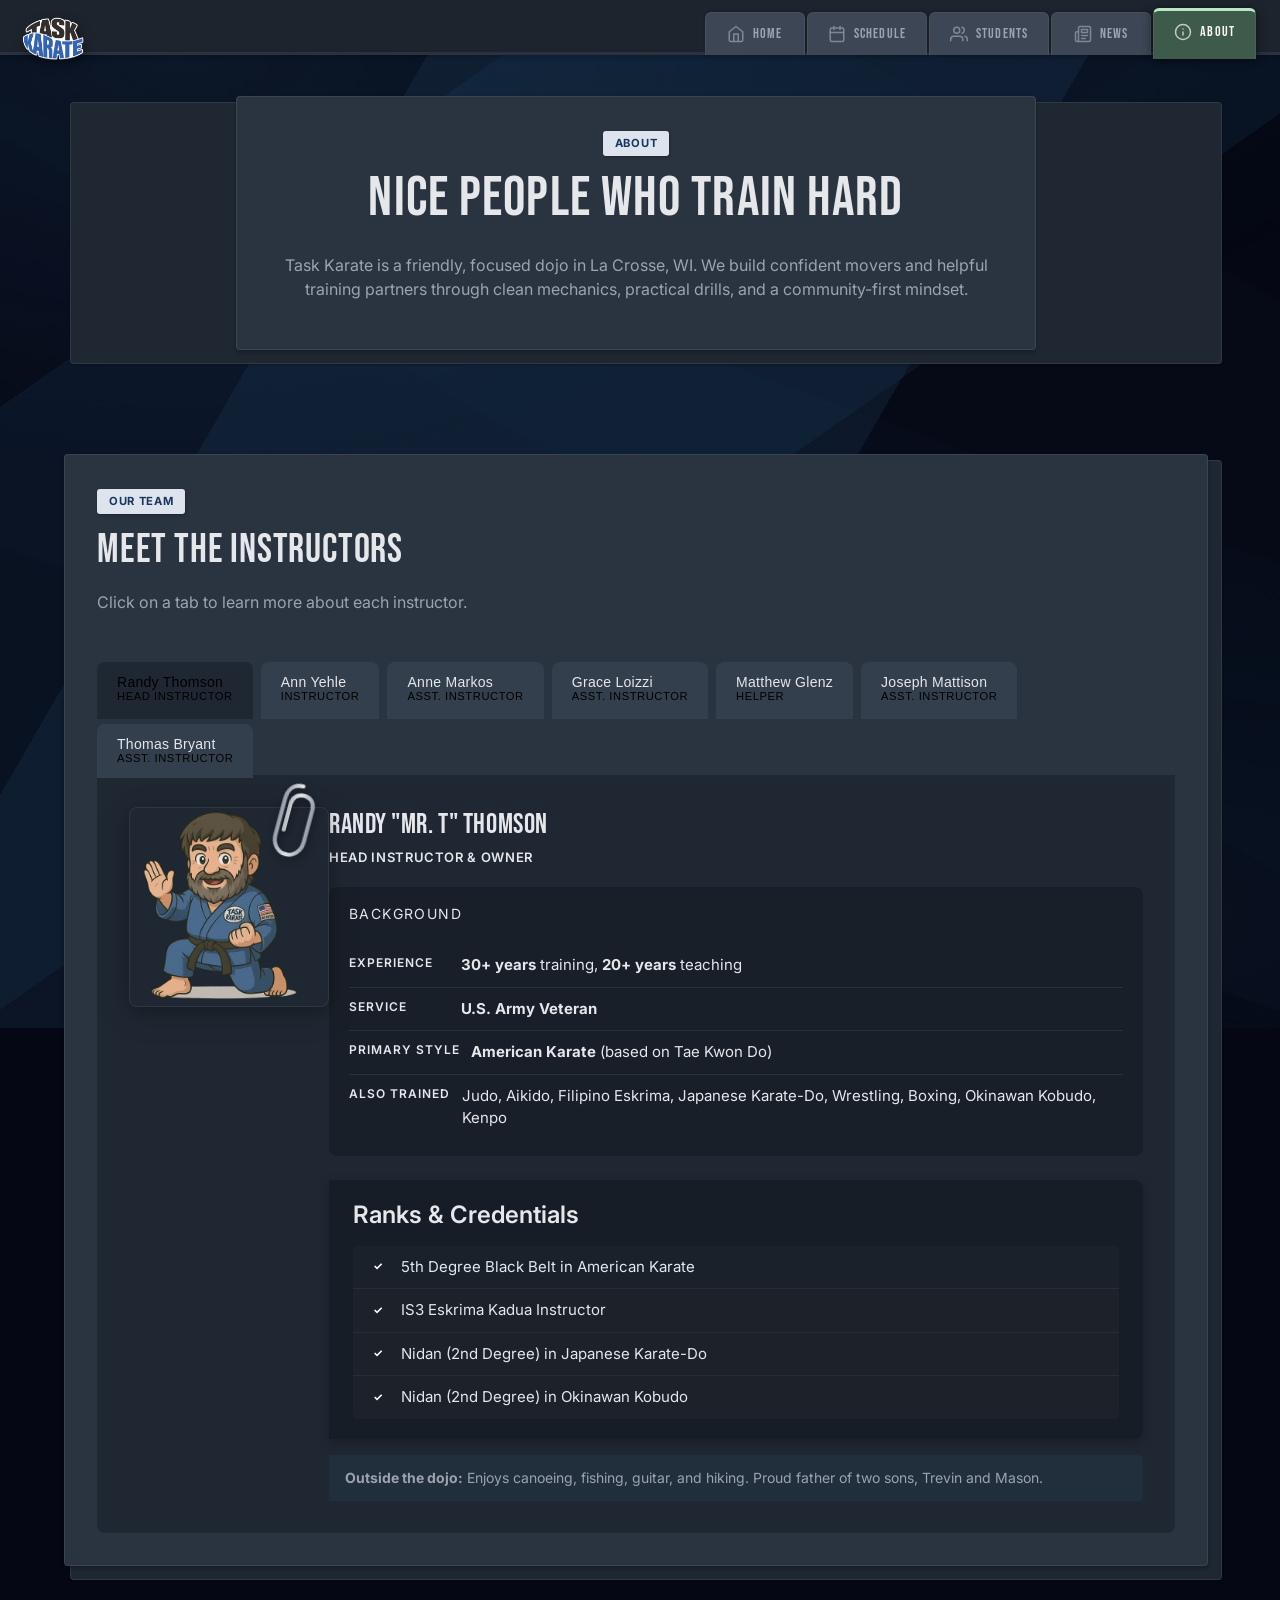
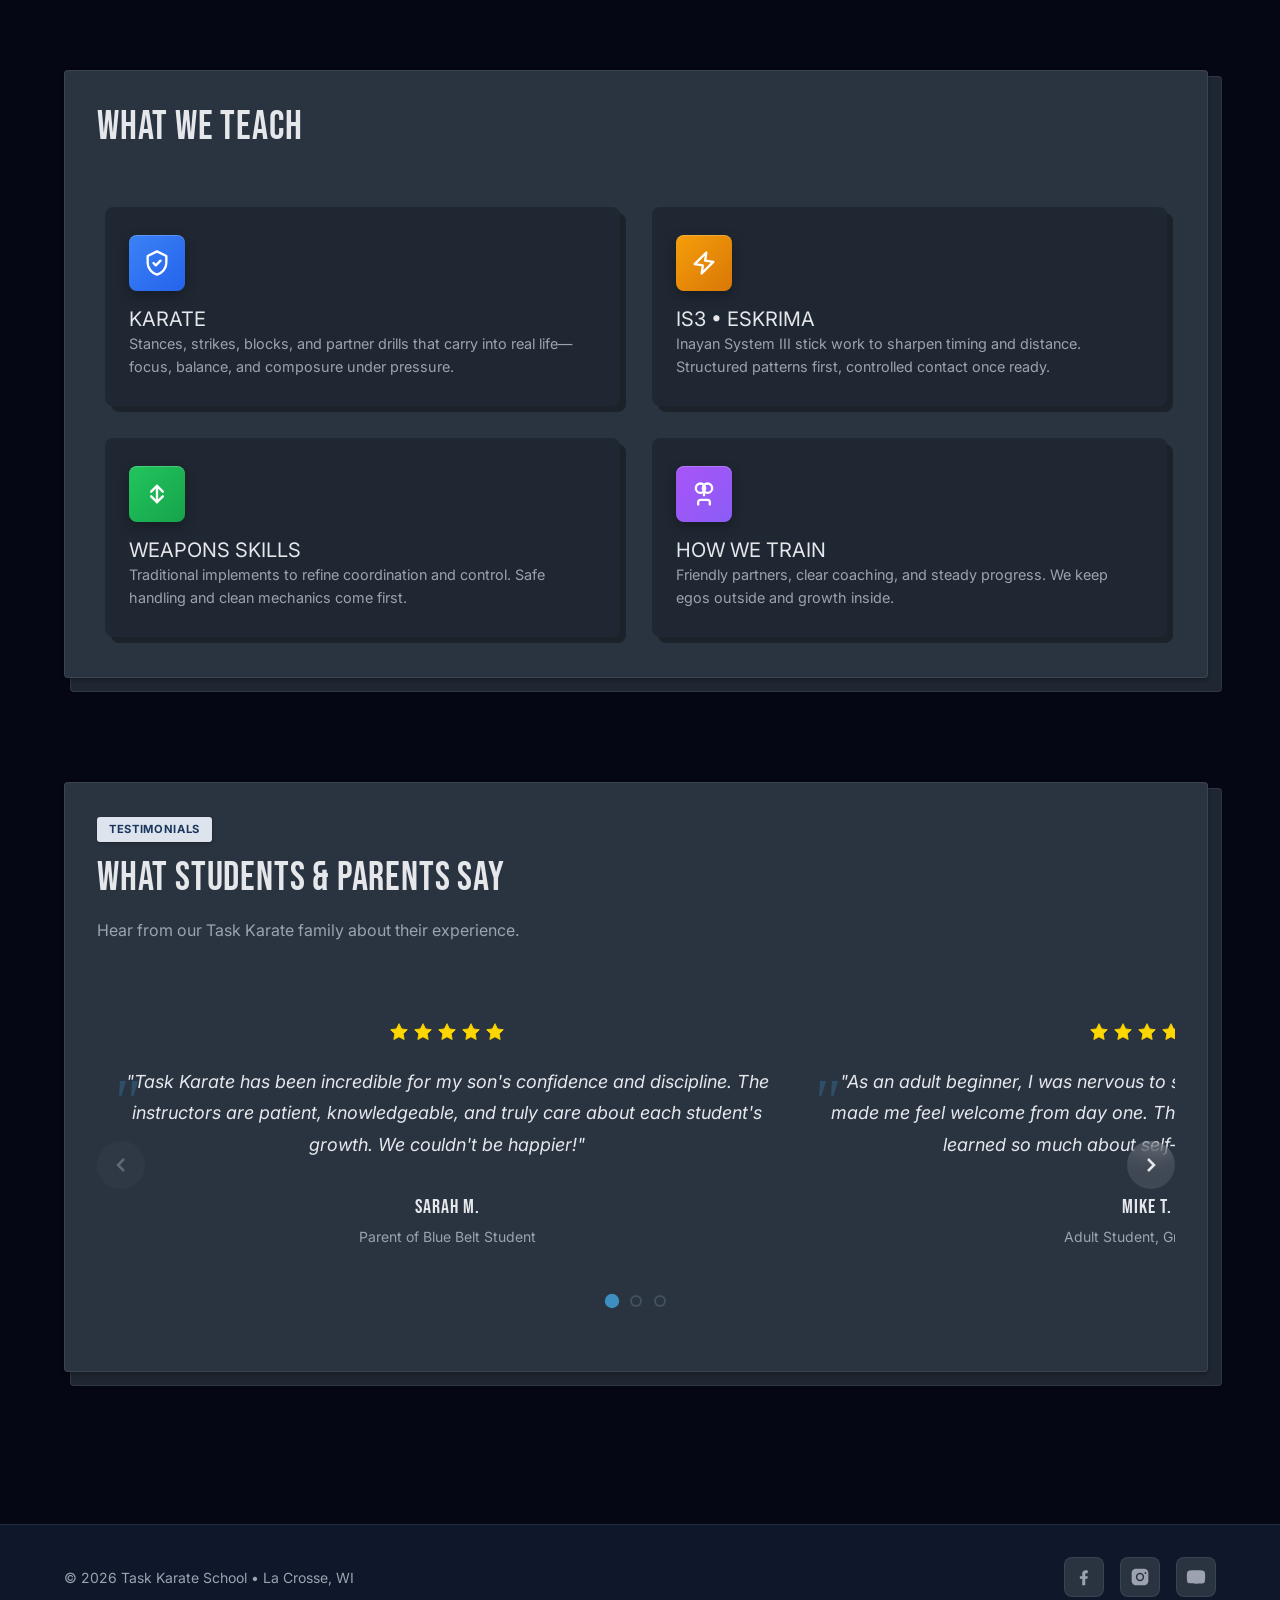
==== commit 4599425a: "Enhancements" ====
--- a/about.html
+++ b/about.html
@@ -165,7 +165,11 @@
               <div class="instructor-panel active" data-instructor="randy" role="tabpanel">
                 <div class="bio-grid">
                   <div class="bio-avatar">
-                    <img class="bio-avatar__img" src="images/staff/RandyThomson.png" alt="Randy Thomson" loading="lazy" />
+                    <img class="bio-avatar__img" 
+                         src="data:image/svg+xml,%3Csvg xmlns='http://www.w3.org/2000/svg' viewBox='0 0 200 200'%3E%3Ccircle fill='%230f4c81' cx='100' cy='100' r='100'/%3E%3C/svg%3E" 
+                         data-progressive="images/staff/RandyThomson.png" 
+                         alt="Randy Thomson" 
+                         loading="lazy" />
                     <!-- Realistic Paperclip SVG -->
                     <svg class="bio-paperclip" viewBox="0 0 60 120" aria-hidden="true">
                       <defs>
@@ -228,7 +232,11 @@
               <div class="instructor-panel" data-instructor="ann" role="tabpanel">
                 <div class="bio-grid">
                   <div class="bio-avatar">
-                    <img class="bio-avatar__img" src="images/staff/AnnYehle.png" alt="Ann Yehle" loading="lazy" />
+                    <img class="bio-avatar__img" 
+                         src="data:image/svg+xml,%3Csvg xmlns='http://www.w3.org/2000/svg' viewBox='0 0 200 200'%3E%3Ccircle fill='%230f4c81' cx='100' cy='100' r='100'/%3E%3C/svg%3E" 
+                         data-progressive="images/staff/AnnYehle.png" 
+                         alt="Ann Yehle" 
+                         loading="lazy" />
                     <svg class="bio-paperclip" viewBox="0 0 60 120" aria-hidden="true">
                       <path d="M30 5 C15 5 8 15 8 30 L8 85 C8 100 18 110 30 110 C42 110 52 100 52 85 L52 35 C52 25 45 18 35 18 C25 18 18 25 18 35 L18 75" fill="none" stroke="url(#clipGradient)" stroke-width="6" stroke-linecap="round"/>
                     </svg>
@@ -263,7 +271,11 @@
               <div class="instructor-panel" data-instructor="anne" role="tabpanel">
                 <div class="bio-grid">
                   <div class="bio-avatar">
-                    <img class="bio-avatar__img" src="images/staff/AnneMarkos.png" alt="Anne Markos" loading="lazy" />
+                    <img class="bio-avatar__img" 
+                         src="data:image/svg+xml,%3Csvg xmlns='http://www.w3.org/2000/svg' viewBox='0 0 200 200'%3E%3Ccircle fill='%230f4c81' cx='100' cy='100' r='100'/%3E%3C/svg%3E" 
+                         data-progressive="images/staff/AnneMarkos.png" 
+                         alt="Anne Markos" 
+                         loading="lazy" />
                     <svg class="bio-paperclip" viewBox="0 0 60 120" aria-hidden="true">
                       <path d="M30 5 C15 5 8 15 8 30 L8 85 C8 100 18 110 30 110 C42 110 52 100 52 85 L52 35 C52 25 45 18 35 18 C25 18 18 25 18 35 L18 75" fill="none" stroke="url(#clipGradient)" stroke-width="6" stroke-linecap="round"/>
                     </svg>
@@ -298,7 +310,11 @@
               <div class="instructor-panel" data-instructor="grace" role="tabpanel">
                 <div class="bio-grid">
                   <div class="bio-avatar">
-                    <img class="bio-avatar__img" src="images/staff/GraceLoizzi.png" alt="Grace Loizzi" loading="lazy" />
+                    <img class="bio-avatar__img" 
+                         src="data:image/svg+xml,%3Csvg xmlns='http://www.w3.org/2000/svg' viewBox='0 0 200 200'%3E%3Ccircle fill='%230f4c81' cx='100' cy='100' r='100'/%3E%3C/svg%3E" 
+                         data-progressive="images/staff/GraceLoizzi.png" 
+                         alt="Grace Loizzi" 
+                         loading="lazy" />
                     <svg class="bio-paperclip" viewBox="0 0 60 120" aria-hidden="true">
                       <path d="M30 5 C15 5 8 15 8 30 L8 85 C8 100 18 110 30 110 C42 110 52 100 52 85 L52 35 C52 25 45 18 35 18 C25 18 18 25 18 35 L18 75" fill="none" stroke="url(#clipGradient)" stroke-width="6" stroke-linecap="round"/>
                     </svg>
@@ -333,7 +349,11 @@
               <div class="instructor-panel" data-instructor="matthew" role="tabpanel">
                 <div class="bio-grid">
                   <div class="bio-avatar">
-                    <img class="bio-avatar__img" src="images/staff/MatthewGlenz.png" alt="Matthew Glenz" loading="lazy" />
+                    <img class="bio-avatar__img" 
+                         src="data:image/svg+xml,%3Csvg xmlns='http://www.w3.org/2000/svg' viewBox='0 0 200 200'%3E%3Ccircle fill='%230f4c81' cx='100' cy='100' r='100'/%3E%3C/svg%3E" 
+                         data-progressive="images/staff/MatthewGlenz.png" 
+                         alt="Matthew Glenz" 
+                         loading="lazy" />
                     <svg class="bio-paperclip" viewBox="0 0 60 120" aria-hidden="true">
                       <path d="M30 5 C15 5 8 15 8 30 L8 85 C8 100 18 110 30 110 C42 110 52 100 52 85 L52 35 C52 25 45 18 35 18 C25 18 18 25 18 35 L18 75" fill="none" stroke="url(#clipGradient)" stroke-width="6" stroke-linecap="round"/>
                     </svg>
@@ -368,7 +388,11 @@
               <div class="instructor-panel" data-instructor="joseph" role="tabpanel">
                 <div class="bio-grid">
                   <div class="bio-avatar">
-                    <img class="bio-avatar__img" src="images/staff/JosephMattison.png" alt="Joseph Mattison" loading="lazy" />
+                    <img class="bio-avatar__img" 
+                         src="data:image/svg+xml,%3Csvg xmlns='http://www.w3.org/2000/svg' viewBox='0 0 200 200'%3E%3Ccircle fill='%230f4c81' cx='100' cy='100' r='100'/%3E%3C/svg%3E" 
+                         data-progressive="images/staff/JosephMattison.png" 
+                         alt="Joseph Mattison" 
+                         loading="lazy" />
                     <svg class="bio-paperclip" viewBox="0 0 60 120" aria-hidden="true">
                       <path d="M30 5 C15 5 8 15 8 30 L8 85 C8 100 18 110 30 110 C42 110 52 100 52 85 L52 35 C52 25 45 18 35 18 C25 18 18 25 18 35 L18 75" fill="none" stroke="url(#clipGradient)" stroke-width="6" stroke-linecap="round"/>
                     </svg>
@@ -403,7 +427,11 @@
               <div class="instructor-panel" data-instructor="thomas" role="tabpanel">
                 <div class="bio-grid">
                   <div class="bio-avatar">
-                    <img class="bio-avatar__img" src="images/staff/ThomasBryant.png" alt="Thomas Bryant" loading="lazy" />
+                    <img class="bio-avatar__img" 
+                         src="data:image/svg+xml,%3Csvg xmlns='http://www.w3.org/2000/svg' viewBox='0 0 200 200'%3E%3Ccircle fill='%230f4c81' cx='100' cy='100' r='100'/%3E%3C/svg%3E" 
+                         data-progressive="images/staff/ThomasBryant.png" 
+                         alt="Thomas Bryant" 
+                         loading="lazy" />
                     <svg class="bio-paperclip" viewBox="0 0 60 120" aria-hidden="true">
                       <path d="M30 5 C15 5 8 15 8 30 L8 85 C8 100 18 110 30 110 C42 110 52 100 52 85 L52 35 C52 25 45 18 35 18 C25 18 18 25 18 35 L18 75" fill="none" stroke="url(#clipGradient)" stroke-width="6" stroke-linecap="round"/>
                     </svg>
@@ -526,6 +554,139 @@
     </section>
     
     
+    <!-- ═══════════════════════════════════════════
+         SECTION: TESTIMONIALS
+         ───────────────────────────────────────────
+         Student and parent reviews carousel
+         ═══════════════════════════════════════════ -->
+    <section class="pf-section" id="testimonials">
+      <div class="container">
+        <div class="pf-stack" data-animate="fade-up">
+          <div class="pf-layer bottom"></div>
+          <div class="pf-layer top pf-panel">
+            
+            <span class="eyebrow">Testimonials</span>
+            <h2 class="heading-2">What Students & Parents Say</h2>
+            <p class="muted">
+              Hear from our Task Karate family about their experience.
+            </p>
+            
+            <!-- Testimonials Carousel -->
+            <div class="testimonials-carousel" id="testimonials-carousel">
+              <div class="testimonials-track" id="testimonials-track">
+                
+                <!-- Testimonial 1 (Placeholder) -->
+                <div class="testimonial-card">
+                  <div class="testimonial-card__stars">
+                    <svg width="20" height="20" viewBox="0 0 24 24" fill="#ffd700" stroke="#ffd700">
+                      <polygon points="12 2 15.09 8.26 22 9.27 17 14.14 18.18 21.02 12 17.77 5.82 21.02 7 14.14 2 9.27 8.91 8.26 12 2"/>
+                    </svg>
+                    <svg width="20" height="20" viewBox="0 0 24 24" fill="#ffd700" stroke="#ffd700">
+                      <polygon points="12 2 15.09 8.26 22 9.27 17 14.14 18.18 21.02 12 17.77 5.82 21.02 7 14.14 2 9.27 8.91 8.26 12 2"/>
+                    </svg>
+                    <svg width="20" height="20" viewBox="0 0 24 24" fill="#ffd700" stroke="#ffd700">
+                      <polygon points="12 2 15.09 8.26 22 9.27 17 14.14 18.18 21.02 12 17.77 5.82 21.02 7 14.14 2 9.27 8.91 8.26 12 2"/>
+                    </svg>
+                    <svg width="20" height="20" viewBox="0 0 24 24" fill="#ffd700" stroke="#ffd700">
+                      <polygon points="12 2 15.09 8.26 22 9.27 17 14.14 18.18 21.02 12 17.77 5.82 21.02 7 14.14 2 9.27 8.91 8.26 12 2"/>
+                    </svg>
+                    <svg width="20" height="20" viewBox="0 0 24 24" fill="#ffd700" stroke="#ffd700">
+                      <polygon points="12 2 15.09 8.26 22 9.27 17 14.14 18.18 21.02 12 17.77 5.82 21.02 7 14.14 2 9.27 8.91 8.26 12 2"/>
+                    </svg>
+                  </div>
+                  <p class="testimonial-card__quote">
+                    "Task Karate has been incredible for my son's confidence and discipline. The instructors are patient, knowledgeable, and truly care about each student's growth. We couldn't be happier!"
+                  </p>
+                  <div class="testimonial-card__author">
+                    <p class="testimonial-card__name">Sarah M.</p>
+                    <p class="testimonial-card__role">Parent of Blue Belt Student</p>
+                  </div>
+                </div>
+                
+                <!-- Testimonial 2 (Placeholder) -->
+                <div class="testimonial-card">
+                  <div class="testimonial-card__stars">
+                    <svg width="20" height="20" viewBox="0 0 24 24" fill="#ffd700" stroke="#ffd700">
+                      <polygon points="12 2 15.09 8.26 22 9.27 17 14.14 18.18 21.02 12 17.77 5.82 21.02 7 14.14 2 9.27 8.91 8.26 12 2"/>
+                    </svg>
+                    <svg width="20" height="20" viewBox="0 0 24 24" fill="#ffd700" stroke="#ffd700">
+                      <polygon points="12 2 15.09 8.26 22 9.27 17 14.14 18.18 21.02 12 17.77 5.82 21.02 7 14.14 2 9.27 8.91 8.26 12 2"/>
+                    </svg>
+                    <svg width="20" height="20" viewBox="0 0 24 24" fill="#ffd700" stroke="#ffd700">
+                      <polygon points="12 2 15.09 8.26 22 9.27 17 14.14 18.18 21.02 12 17.77 5.82 21.02 7 14.14 2 9.27 8.91 8.26 12 2"/>
+                    </svg>
+                    <svg width="20" height="20" viewBox="0 0 24 24" fill="#ffd700" stroke="#ffd700">
+                      <polygon points="12 2 15.09 8.26 22 9.27 17 14.14 18.18 21.02 12 17.77 5.82 21.02 7 14.14 2 9.27 8.91 8.26 12 2"/>
+                    </svg>
+                    <svg width="20" height="20" viewBox="0 0 24 24" fill="#ffd700" stroke="#ffd700">
+                      <polygon points="12 2 15.09 8.26 22 9.27 17 14.14 18.18 21.02 12 17.77 5.82 21.02 7 14.14 2 9.27 8.91 8.26 12 2"/>
+                    </svg>
+                  </div>
+                  <p class="testimonial-card__quote">
+                    "As an adult beginner, I was nervous to start martial arts, but Task Karate made me feel welcome from day one. The training is practical, fun, and I've learned so much about self-defense and fitness."
+                  </p>
+                  <div class="testimonial-card__author">
+                    <p class="testimonial-card__name">Mike T.</p>
+                    <p class="testimonial-card__role">Adult Student, Green Belt</p>
+                  </div>
+                </div>
+                
+                <!-- Testimonial 3 (Placeholder) -->
+                <div class="testimonial-card">
+                  <div class="testimonial-card__stars">
+                    <svg width="20" height="20" viewBox="0 0 24 24" fill="#ffd700" stroke="#ffd700">
+                      <polygon points="12 2 15.09 8.26 22 9.27 17 14.14 18.18 21.02 12 17.77 5.82 21.02 7 14.14 2 9.27 8.91 8.26 12 2"/>
+                    </svg>
+                    <svg width="20" height="20" viewBox="0 0 24 24" fill="#ffd700" stroke="#ffd700">
+                      <polygon points="12 2 15.09 8.26 22 9.27 17 14.14 18.18 21.02 12 17.77 5.82 21.02 7 14.14 2 9.27 8.91 8.26 12 2"/>
+                    </svg>
+                    <svg width="20" height="20" viewBox="0 0 24 24" fill="#ffd700" stroke="#ffd700">
+                      <polygon points="12 2 15.09 8.26 22 9.27 17 14.14 18.18 21.02 12 17.77 5.82 21.02 7 14.14 2 9.27 8.91 8.26 12 2"/>
+                    </svg>
+                    <svg width="20" height="20" viewBox="0 0 24 4" fill="#ffd700" stroke="#ffd700">
+                      <polygon points="12 2 15.09 8.26 22 9.27 17 14.14 18.18 21.02 12 17.77 5.82 21.02 7 14.14 2 9.27 8.91 8.26 12 2"/>
+                    </svg>
+                    <svg width="20" height="20" viewBox="0 0 24 24" fill="#ffd700" stroke="#ffd700">
+                      <polygon points="12 2 15.09 8.26 22 9.27 17 14.14 18.18 21.02 12 17.77 5.82 21.02 7 14.14 2 9.27 8.91 8.26 12 2"/>
+                    </svg>
+                  </div>
+                  <p class="testimonial-card__quote">
+                    "I love coming to karate class! The teachers are really cool and I get to learn awesome moves. I made lots of friends here and I'm working hard to get my black belt!"
+                  </p>
+                  <div class="testimonial-card__author">
+                    <p class="testimonial-card__name">Emma R.</p>
+                    <p class="testimonial-card__role">Kid's Class, Purple Belt</p>
+                  </div>
+                </div>
+                
+              </div>
+              
+              <!-- Navigation Dots -->
+              <div class="testimonials-dots" id="testimonials-dots">
+                <button class="testimonials-dot active" data-slide="0" aria-label="View testimonial 1"></button>
+                <button class="testimonials-dot" data-slide="1" aria-label="View testimonial 2"></button>
+                <button class="testimonials-dot" data-slide="2" aria-label="View testimonial 3"></button>
+              </div>
+              
+              <!-- Navigation Arrows -->
+              <button class="testimonials-arrow testimonials-arrow--prev" id="testimonials-prev" aria-label="Previous testimonial">
+                <svg viewBox="0 0 24 24" fill="none" stroke="currentColor" stroke-width="2.5">
+                  <polyline points="15 18 9 12 15 6"></polyline>
+                </svg>
+              </button>
+              <button class="testimonials-arrow testimonials-arrow--next" id="testimonials-next" aria-label="Next testimonial">
+                <svg viewBox="0 0 24 24" fill="none" stroke="currentColor" stroke-width="2.5">
+                  <polyline points="9 18 15 12 9 6"></polyline>
+                </svg>
+              </button>
+            </div>
+            
+          </div>
+        </div>
+      </div>
+    </section>
+    
+    
   </main>
   
   
@@ -547,10 +708,14 @@
   <script src="js/partials.js"></script>
   <script src="js/navigation.js"></script>
   <script src="js/scroll-progress.js"></script>
+  <script src="js/scroll-animations.js"></script>
+  <script src="js/progressive-images.js"></script>
+  <script src="js/page-transitions.js"></script>
   <script src="js/back-to-top.js"></script>
   
   <!-- Page-Specific Scripts -->
   <script src="js/instructors.js"></script>
+  <script src="js/testimonials.js"></script>
   
 </body>
 </html>
--- a/css/paper-fu-core.css
+++ b/css/paper-fu-core.css
@@ -1057,7 +1057,350 @@
 
 
 /* ============================================
-   SECTION 20: RESPONSIVE ADJUSTMENTS
+   SECTION 19: SKELETON LOADING SCREENS
+   ============================================
+   
+   Elegant loading states while content loads.
+   Shows skeleton shapes with shimmer effect.
+   ============================================ */
+
+/* Base skeleton element */
+.pf-skeleton {
+  background: linear-gradient(
+    90deg,
+    rgba(255, 255, 255, 0.08) 0%,
+    rgba(255, 255, 255, 0.12) 50%,
+    rgba(255, 255, 255, 0.08) 100%
+  );
+  background-size: 200% 100%;
+  animation: skeleton-shimmer 1.5s ease-in-out infinite;
+  border-radius: var(--pf-radius-md);
+  position: relative;
+  overflow: hidden;
+}
+
+@keyframes skeleton-shimmer {
+  0% { background-position: 200% 0; }
+  100% { background-position: -200% 0; }
+}
+
+/* Skeleton variants */
+.pf-skeleton--text {
+  height: 1em;
+  margin-bottom: 0.5em;
+  border-radius: var(--pf-radius-sm);
+}
+
+.pf-skeleton--text:last-child {
+  width: 80%;
+}
+
+.pf-skeleton--heading {
+  height: 2em;
+  margin-bottom: 0.75em;
+}
+
+.pf-skeleton--circle {
+  border-radius: 50%;
+  width: 48px;
+  height: 48px;
+}
+
+.pf-skeleton--card {
+  height: 200px;
+  border-radius: var(--pf-radius-lg);
+}
+
+.pf-skeleton--image {
+  aspect-ratio: 16 / 9;
+  width: 100%;
+}
+
+/* Hide real content while showing skeleton */
+.is-loading {
+  opacity: 0;
+  height: 0;
+  overflow: hidden;
+}
+
+/* Fade in content smoothly when loaded */
+.fade-in {
+  animation: fade-in 0.3s ease-in-out;
+}
+
+@keyframes fade-in {
+  from {
+    opacity: 0;
+    transform: translateY(8px);
+  }
+  to {
+    opacity: 1;
+    transform: translateY(0);
+  }
+}
+
+
+/* ============================================
+   SECTION 20: SCROLL ANIMATIONS
+   ============================================
+   
+   Triggered by Intersection Observer in JS.
+   Elements fade/slide in when scrolling.
+   ============================================ */
+
+/* Hidden state (before scroll into view) */
+.scroll-animate-hidden {
+  opacity: 0;
+}
+
+/* Visible state (after scroll into view) */
+.scroll-animate-visible {
+  opacity: 1;
+  animation-fill-mode: forwards;
+}
+
+/* Fade Up - most common */
+.scroll-animate-fade-up.scroll-animate-hidden {
+  transform: translateY(30px);
+}
+
+.scroll-animate-fade-up.scroll-animate-visible {
+  transform: translateY(0);
+  transition: opacity 0.6s cubic-bezier(0.4, 0, 0.2, 1),
+              transform 0.6s cubic-bezier(0.4, 0, 0.2, 1);
+}
+
+/* Fade Down */
+.scroll-animate-fade-down.scroll-animate-hidden {
+  transform: translateY(-30px);
+}
+
+.scroll-animate-fade-down.scroll-animate-visible {
+  transform: translateY(0);
+  transition: opacity 0.6s cubic-bezier(0.4, 0, 0.2, 1),
+              transform 0.6s cubic-bezier(0.4, 0, 0.2, 1);
+}
+
+/* Fade Left */
+.scroll-animate-fade-left.scroll-animate-hidden {
+  transform: translateX(-30px);
+}
+
+.scroll-animate-fade-left.scroll-animate-visible {
+  transform: translateX(0);
+  transition: opacity 0.6s cubic-bezier(0.4, 0, 0.2, 1),
+              transform 0.6s cubic-bezier(0.4, 0, 0.2, 1);
+}
+
+/* Fade Right */
+.scroll-animate-fade-right.scroll-animate-hidden {
+  transform: translateX(30px);
+}
+
+.scroll-animate-fade-right.scroll-animate-visible {
+  transform: translateX(0);
+  transition: opacity 0.6s cubic-bezier(0.4, 0, 0.2, 1),
+              transform 0.6s cubic-bezier(0.4, 0, 0.2, 1);
+}
+
+/* Fade (no movement) */
+.scroll-animate-fade.scroll-animate-visible {
+  transition: opacity 0.6s ease;
+}
+
+/* Scale */
+.scroll-animate-scale.scroll-animate-hidden {
+  transform: scale(0.9);
+}
+
+.scroll-animate-scale.scroll-animate-visible {
+  transform: scale(1);
+  transition: opacity 0.6s cubic-bezier(0.4, 0, 0.2, 1),
+              transform 0.6s cubic-bezier(0.34, 1.56, 0.64, 1);
+}
+
+/* Zoom */
+.scroll-animate-zoom.scroll-animate-hidden {
+  transform: scale(0.8);
+}
+
+.scroll-animate-zoom.scroll-animate-visible {
+  transform: scale(1);
+  transition: opacity 0.6s cubic-bezier(0.4, 0, 0.2, 1),
+              transform 0.6s cubic-bezier(0.34, 1.56, 0.64, 1);
+}
+
+/* Flip (3D effect) */
+.scroll-animate-flip.scroll-animate-hidden {
+  transform: perspective(1000px) rotateY(-15deg);
+  transform-style: preserve-3d;
+}
+
+.scroll-animate-flip.scroll-animate-visible {
+  transform: perspective(1000px) rotateY(0deg);
+  transition: opacity 0.6s ease,
+              transform 0.8s cubic-bezier(0.4, 0, 0.2, 1);
+}
+
+/* Slide (dramatic entrance) */
+.scroll-animate-slide.scroll-animate-hidden {
+  transform: translateY(60px);
+}
+
+.scroll-animate-slide.scroll-animate-visible {
+  transform: translateY(0);
+  transition: opacity 0.8s cubic-bezier(0.22, 1, 0.36, 1),
+              transform 0.8s cubic-bezier(0.22, 1, 0.36, 1);
+}
+
+/* Respect reduced motion preference */
+@media (prefers-reduced-motion: reduce) {
+  .scroll-animate-hidden,
+  .scroll-animate-visible {
+    opacity: 1 !important;
+    transform: none !important;
+    transition: none !important;
+  }
+}
+
+
+/* ============================================
+   SECTION 20.5: PROGRESSIVE IMAGE LOADING
+   ============================================
+   
+   Blur-up effect for lazy-loaded images.
+   Images start with a tiny placeholder that's
+   blurred, then transition to full quality.
+   ============================================ */
+
+/* Default state - placeholder with blur */
+img[data-progressive] {
+  filter: blur(20px);
+  transform: scale(1.05);
+  transition: filter 0.6s cubic-bezier(0.4, 0.0, 0.2, 1),
+              transform 0.6s cubic-bezier(0.4, 0.0, 0.2, 1);
+  will-change: filter, transform;
+}
+
+/* Loading state */
+img.pf-img-loading {
+  filter: blur(15px);
+}
+
+/* Loaded state - crisp and sharp */
+img.pf-img-loaded {
+  filter: blur(0);
+  transform: scale(1);
+}
+
+/* Error state - still show placeholder but indicate error */
+img.pf-img-error {
+  filter: blur(5px);
+  opacity: 0.7;
+  border: 2px solid var(--pf-danger, #ef4444);
+}
+
+/* Data saver mode - add visual indicator */
+img.pf-img-data-saver {
+  position: relative;
+  cursor: pointer;
+}
+
+img.pf-img-data-saver::after {
+  content: '↓ Tap to load';
+  position: absolute;
+  bottom: 0;
+  left: 0;
+  right: 0;
+  background: rgba(0, 0, 0, 0.7);
+  color: white;
+  padding: 0.5rem;
+  font-size: 0.75rem;
+  text-align: center;
+  pointer-events: none;
+}
+
+/* Respect reduced motion preference */
+@media (prefers-reduced-motion: reduce) {
+  img[data-progressive],
+  img.pf-img-loading,
+  img.pf-img-loaded {
+    transition: none;
+    filter: none;
+    transform: none;
+  }
+}
+
+
+/* ============================================
+   SECTION 20.6: PAGE TRANSITIONS
+   ============================================
+   
+   Smooth page navigation transitions with
+   Paper-Fu slide effect.
+   ============================================ */
+
+/* Page transition states */
+body {
+  opacity: 1;
+  transition: opacity 0.4s cubic-bezier(0.4, 0.0, 0.2, 1),
+              transform 0.4s cubic-bezier(0.4, 0.0, 0.2, 1);
+}
+
+/* Fade out state when navigating away */
+body.pf-page-fade-out {
+  opacity: 0;
+  transform: translateX(-20px);
+}
+
+/* Loading indicator */
+body.pf-page-loading::before {
+  content: '';
+  position: fixed;
+  top: 0;
+  left: 0;
+  right: 0;
+  height: 3px;
+  background: var(--pf-accent-primary);
+  z-index: 9999;
+  animation: pf-loading-bar 1.5s ease-in-out infinite;
+}
+
+@keyframes pf-loading-bar {
+  0% {
+    transform: translateX(-100%);
+  }
+  50% {
+    transform: translateX(0%);
+  }
+  100% {
+    transform: translateX(100%);
+  }
+}
+
+/* Prevent interaction during transition */
+body.pf-page-transitioning {
+  pointer-events: none;
+  user-select: none;
+}
+
+/* Respect reduced motion */
+@media (prefers-reduced-motion: reduce) {
+  body,
+  body.pf-page-fade-out {
+    transition: none;
+    transform: none;
+    opacity: 1;
+  }
+  
+  body.pf-page-loading::before {
+    animation: none;
+  }
+}
+
+
+/* ============================================
+   SECTION 21: RESPONSIVE ADJUSTMENTS
    ============================================
    
    Mobile-friendly overrides.
--- a/css/paper-fu-theme-hi-yah.css
+++ b/css/paper-fu-theme-hi-yah.css
@@ -34,10 +34,15 @@
    
    FONTS USED:
    • Bebas Neue - Headlines (bold, martial arts feel)
-   • Inter - Body text (clean, readable)
-   • Caveat - Handwritten notes (Paper-Fu touch)
-   ============================================ */
-@import url('https://fonts.googleapis.com/css2?family=Bebas+Neue&family=Caveat:wght@400;600&family=Inter:wght@400;500;600;700&display=swap');
+   • Inter Variable - Body text (smooth weight transitions)
+   • Caveat Variable - Handwritten notes (Paper-Fu touch)
+   
+   VARIABLE FONT BENEFITS:
+   • Smoother weight transitions on hover
+   • Better optical sizing for legibility
+   • More design control with font-weight
+   ============================================ */
+@import url('https://fonts.googleapis.com/css2?family=Bebas+Neue&family=Caveat:wght@400..700&family=Inter:ital,opsz,wght@0,14..32,100..900;1,14..32,100..900&display=swap');
 
 
 /* ============================================
@@ -219,6 +224,11 @@
   background-color: var(--pf-bg-primary);
   color: var(--pf-text-primary);
   font-family: var(--pf-font-primary);
+  font-optical-sizing: auto;
+  font-feature-settings: "liga" 1, "calt" 1;
+  text-rendering: optimizeLegibility;
+  -webkit-font-smoothing: antialiased;
+  -moz-osx-font-smoothing: grayscale;
 }
 
 /* Geometric gradient background overlay */
--- a/css/paper-fu-navigation.css
+++ b/css/paper-fu-navigation.css
@@ -191,9 +191,10 @@
     0 -1px 2px var(--shadow-paper-soft);
   
   transition: 
-    transform 0.15s ease,
-    box-shadow 0.15s ease,
+    transform 0.15s cubic-bezier(0.4, 0, 0.2, 1),
+    box-shadow 0.15s cubic-bezier(0.4, 0, 0.2, 1),
     background 0.15s ease,
+    color 0.15s ease,
     z-index 0s;
 }
 
@@ -205,7 +206,7 @@
   transition: opacity 0.15s ease;
 }
 
-/* Hover - tab lifts slightly like being pulled */
+/* Hover - tab lifts slightly like being pulled with paper curl */
 .nav-link:hover {
   color: var(--pf-text-primary);
   background: var(--paper-charcoal);
@@ -214,6 +215,26 @@
   box-shadow: 
     2px 3px 8px var(--shadow-paper),
     0 -1px 2px var(--shadow-paper-soft);
+}
+
+/* Paper curl effect on corner */
+.nav-link::before {
+  content: '';
+  position: absolute;
+  top: 0;
+  right: 0;
+  width: 0;
+  height: 0;
+  border-style: solid;
+  border-width: 0 12px 12px 0;
+  border-color: transparent rgba(0, 0, 0, 0.15) transparent transparent;
+  opacity: 0;
+  transition: opacity 0.2s ease;
+  pointer-events: none;
+}
+
+.nav-link:hover::before {
+  opacity: 1;
 }
 
 .nav-link:hover svg {
--- a/css/about.css
+++ b/css/about.css
@@ -558,6 +558,191 @@
 }
 
 
+/* ═══════════════════════════════════════════════
+   9. TESTIMONIALS CAROUSEL
+   ───────────────────────────────────────────────
+   Rotating testimonials slider with navigation.
+   ═══════════════════════════════════════════════ */
+
+.testimonials-carousel {
+  position: relative;
+  overflow: hidden;
+  margin-top: var(--pf-space-2xl);
+  padding: var(--pf-space-xl) 0;
+}
+
+.testimonials-track {
+  display: flex;
+  transition: transform 0.5s cubic-bezier(0.4, 0, 0.2, 1);
+}
+
+/* Testimonial Card */
+.testimonial-card {
+  flex: 0 0 100%;
+  padding: 0 var(--pf-space-lg);
+  max-width: 700px;
+  margin: 0 auto;
+  text-align: center;
+}
+
+.testimonial-card__stars {
+  display: flex;
+  gap: 4px;
+  justify-content: center;
+  margin-bottom: var(--pf-space-lg);
+}
+
+.testimonial-card__quote {
+  font-size: var(--pf-font-size-lg);
+  line-height: var(--pf-line-height-relaxed);
+  color: var(--pf-text-primary);
+  margin-bottom: var(--pf-space-xl);
+  font-style: italic;
+  position: relative;
+}
+
+.testimonial-card__quote::before {
+  content: '"';
+  font-size: 4rem;
+  font-family: Georgia, serif;
+  color: var(--pf-accent-primary);
+  opacity: 0.3;
+  position: absolute;
+  top: -20px;
+  left: -10px;
+}
+
+.testimonial-card__author {
+  margin-top: var(--pf-space-lg);
+}
+
+.testimonial-card__name {
+  font-family: 'Bebas Neue', sans-serif;
+  font-size: var(--pf-font-size-xl);
+  letter-spacing: 0.05em;
+  color: var(--pf-text-primary);
+  margin-bottom: 4px;
+}
+
+.testimonial-card__role {
+  font-size: var(--pf-font-size-sm);
+  color: var(--pf-text-secondary);
+}
+
+/* Navigation Dots */
+.testimonials-dots {
+  display: flex;
+  gap: 12px;
+  justify-content: center;
+  margin-top: var(--pf-space-xl);
+}
+
+.testimonials-dot {
+  width: 12px;
+  height: 12px;
+  border-radius: 50%;
+  border: 2px solid var(--pf-border-medium);
+  background: transparent;
+  cursor: pointer;
+  padding: 0;
+  transition: all 0.3s ease;
+}
+
+.testimonials-dot.active {
+  background: var(--pf-accent-primary);
+  border-color: var(--pf-accent-primary);
+  transform: scale(1.2);
+}
+
+.testimonials-dot:hover:not(.active) {
+  border-color: var(--pf-accent-primary);
+  transform: scale(1.1);
+}
+
+/* Navigation Arrows */
+.testimonials-arrow {
+  position: absolute;
+  top: 50%;
+  transform: translateY(-50%);
+  z-index: 10;
+  width: 48px;
+  height: 48px;
+  border: none;
+  background: rgba(255, 255, 255, 0.1);
+  backdrop-filter: blur(10px);
+  border-radius: 50%;
+  cursor: pointer;
+  display: flex;
+  align-items: center;
+  justify-content: center;
+  transition: all 0.2s ease;
+}
+
+.testimonials-arrow svg {
+  width: 24px;
+  height: 24px;
+  stroke: var(--pf-text-primary);
+}
+
+.testimonials-arrow:hover:not(:disabled) {
+  background: var(--pf-accent-primary);
+  transform: translateY(-50%) scale(1.1);
+}
+
+.testimonials-arrow:disabled {
+  opacity: 0.3;
+  cursor: not-allowed;
+}
+
+.testimonials-arrow--prev {
+  left: 0;
+}
+
+.testimonials-arrow--next {
+  right: 0;
+}
+
+/* Mobile Responsive */
+@media (max-width: 768px) {
+  .testimonials-carousel {
+    margin-top: var(--pf-space-xl);
+    padding: var(--pf-space-lg) 0;
+  }
+  
+  .testimonial-card {
+    padding: 0 var(--pf-space-md);
+  }
+  
+  .testimonial-card__quote {
+    font-size: var(--pf-font-size-base);
+  }
+  
+  .testimonial-card__quote::before {
+    font-size: 3rem;
+    top: -15px;
+    left: -5px;
+  }
+  
+  .testimonials-arrow {
+    width: 40px;
+    height: 40px;
+  }
+  
+  .testimonials-arrow svg {
+    width: 20px;
+    height: 20px;
+  }
+  
+  .testimonials-arrow--prev {
+    left: -8px;
+  }
+  
+  .testimonials-arrow--next {
+    right: -8px;
+  }
+}
+
+
 /* ============================================
    END OF ABOUT PAGE STYLES
    ============================================ */
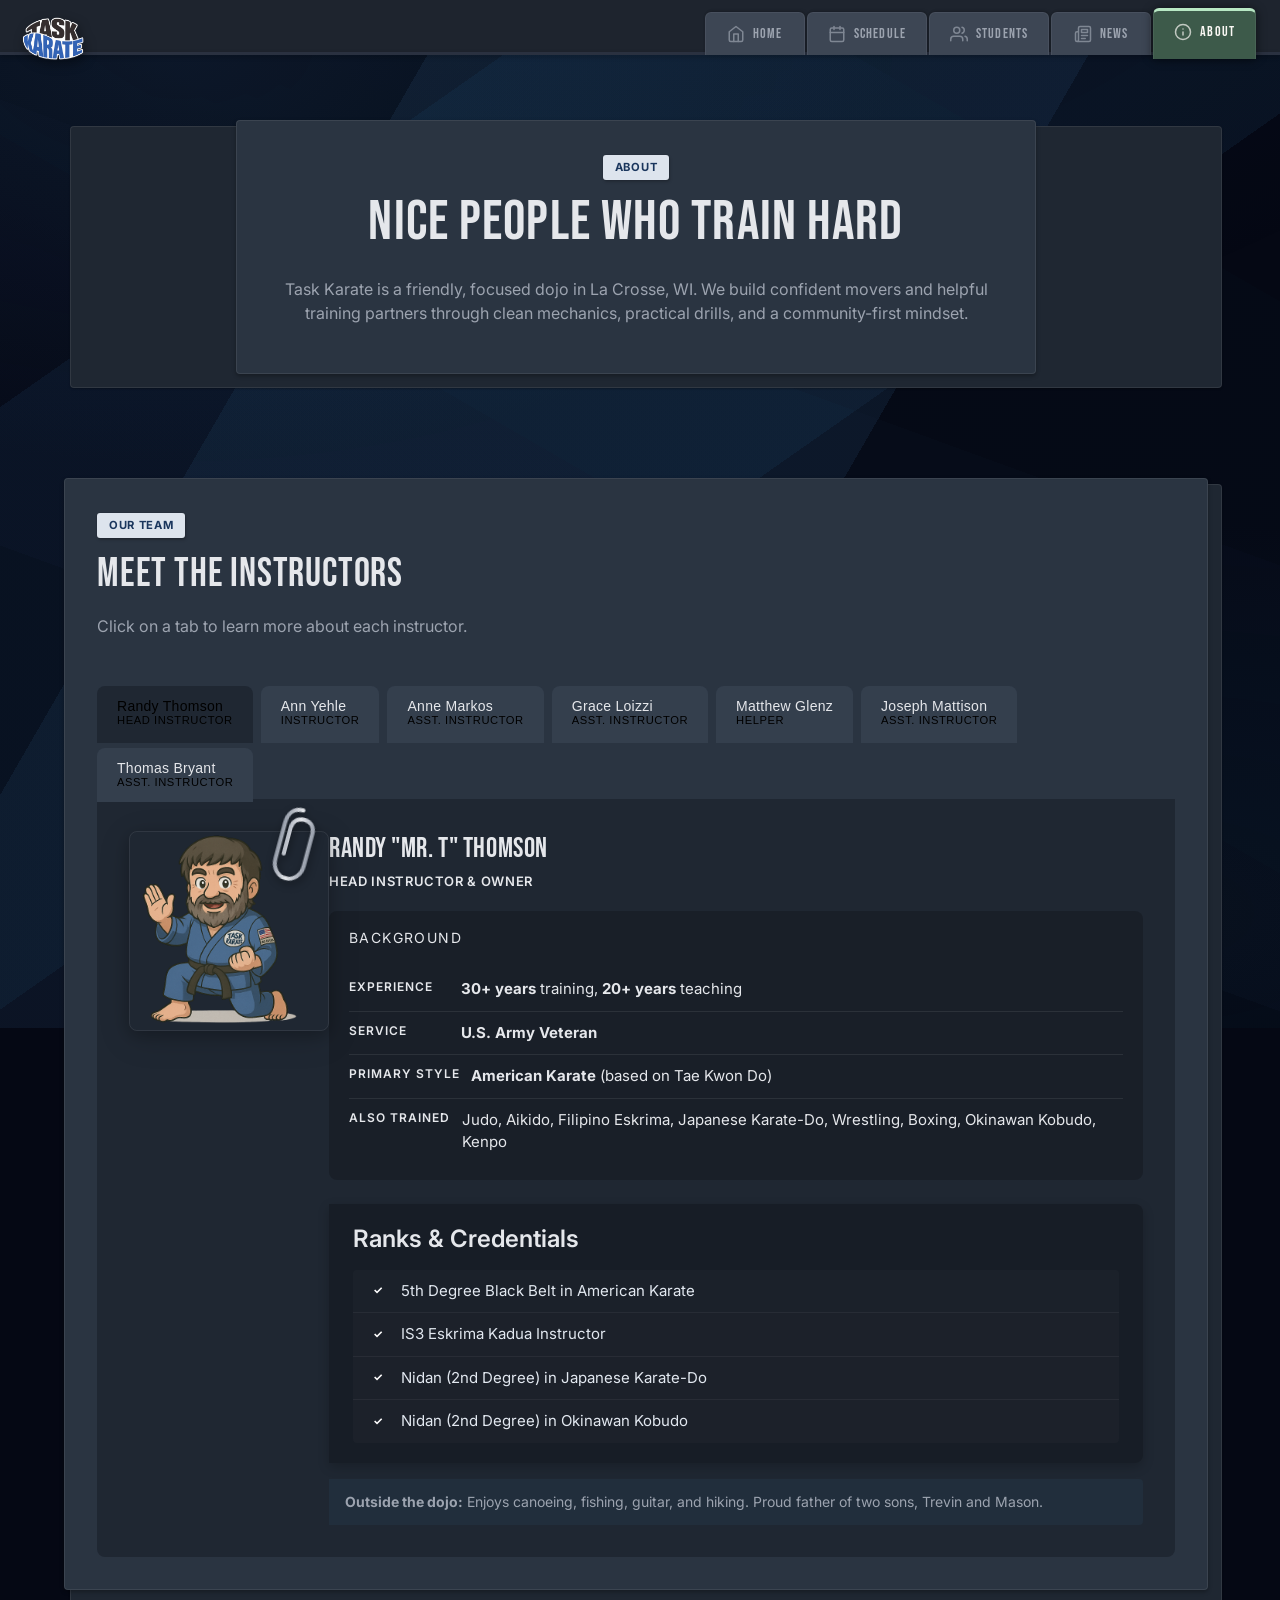
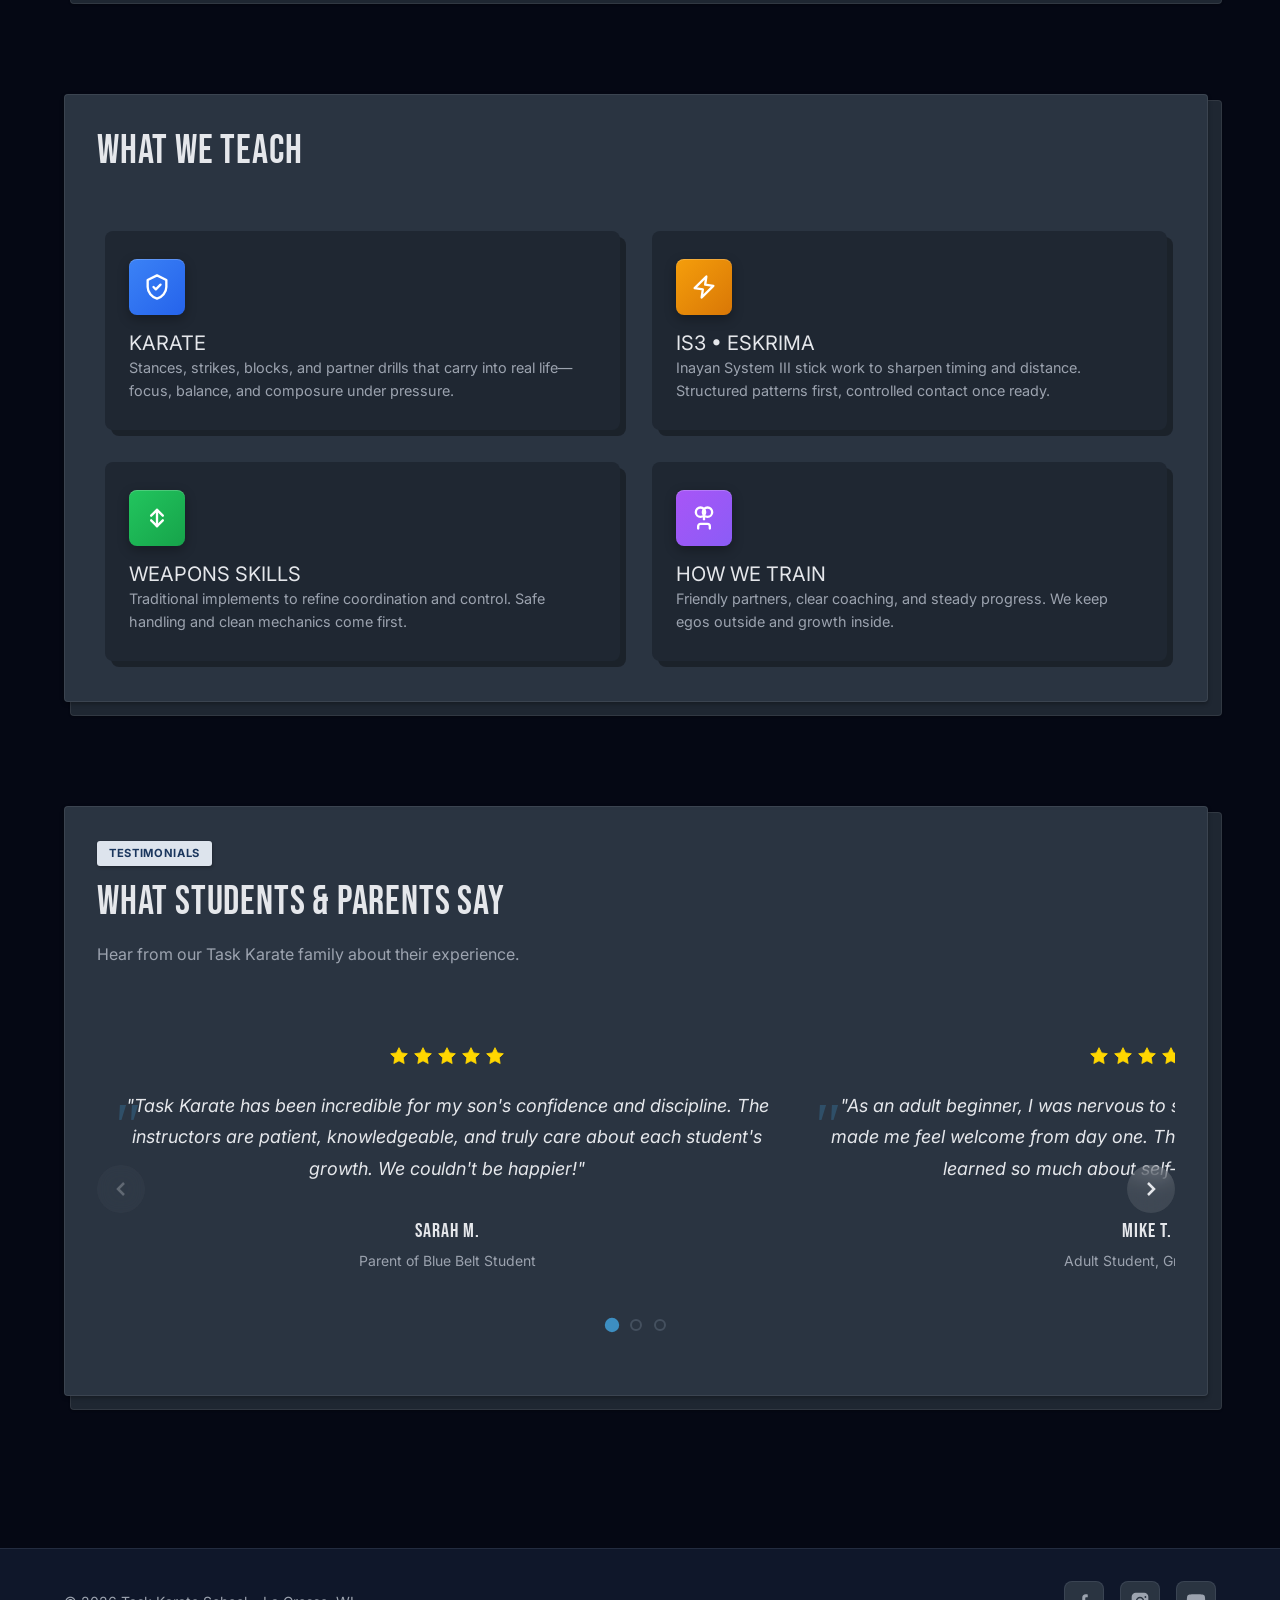
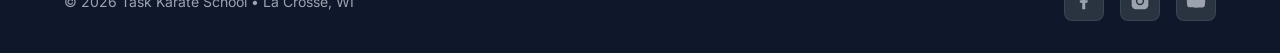
==== commit c82b1163: "SEO Update" ====
--- a/about.html
+++ b/about.html
@@ -20,16 +20,36 @@
 <head>
   <meta charset="UTF-8" />
   <meta name="viewport" content="width=device-width, initial-scale=1" />
-  <title>Task Karate – About</title>
+  <title>About Us | Task Karate School - Expert Instructors in La Crosse, WI</title>
   <meta
     name="description"
-    content="Learn about Task Karate School in La Crosse, WI—who we are, what we teach, and how we train."
+    content="Meet Randy Thomson and the expert instructors at Task Karate School. Learn about our teaching philosophy, martial arts programs, and commitment to student success in La Crosse, WI."
   />
+  <meta name="keywords" content="Task Karate instructors, Randy Thomson, martial arts philosophy, karate school La Crosse, about Task Karate">
+  <meta name="theme-color" content="#0f4c81">
+  <link rel="canonical" href="https://taskkarate.com/about.html">
+  
+  <!-- Open Graph / Facebook -->
+  <meta property="og:type" content="website">
+  <meta property="og:url" content="https://taskkarate.com/about.html">
+  <meta property="og:title" content="About Task Karate School | Expert Instructors in La Crosse, WI">
+  <meta property="og:description" content="Meet Randy Thomson and the expert instructors at Task Karate School. Learn about our teaching philosophy and commitment to student success.">
+  <meta property="og:image" content="https://taskkarate.com/images/hero/Hero-Index.jpg">
+  
+  <!-- Twitter -->
+  <meta property="twitter:card" content="summary_large_image">
+  <meta property="twitter:url" content="https://taskkarate.com/about.html">
+  <meta property="twitter:title" content="About Task Karate School | Expert Instructors in La Crosse, WI">
+  <meta property="twitter:description" content="Meet Randy Thomson and the expert instructors at Task Karate School. Learn about our teaching philosophy and commitment to student success.">
+  <meta property="twitter:image" content="https://taskkarate.com/images/hero/Hero-Index.jpg">
   
   <!-- ═══════════════════════════════════════════
        FAVICON
        ═══════════════════════════════════════════ -->
   <link rel="icon" href="images/logo/Logo.png" />
+  
+  <!-- PWA Manifest -->
+  <link rel="manifest" href="/manifest.json">
   
   <!-- ═══════════════════════════════════════════
        GOOGLE FONTS
@@ -68,6 +88,9 @@
 </head>
 
 <body>
+  <!-- Skip Link for Accessibility -->
+  <a href="#main-content" class="skip-link">Skip to main content</a>
+  
   <!-- Geometric Background -->
   <div class="bg-geo" aria-hidden="true"></div>
   
